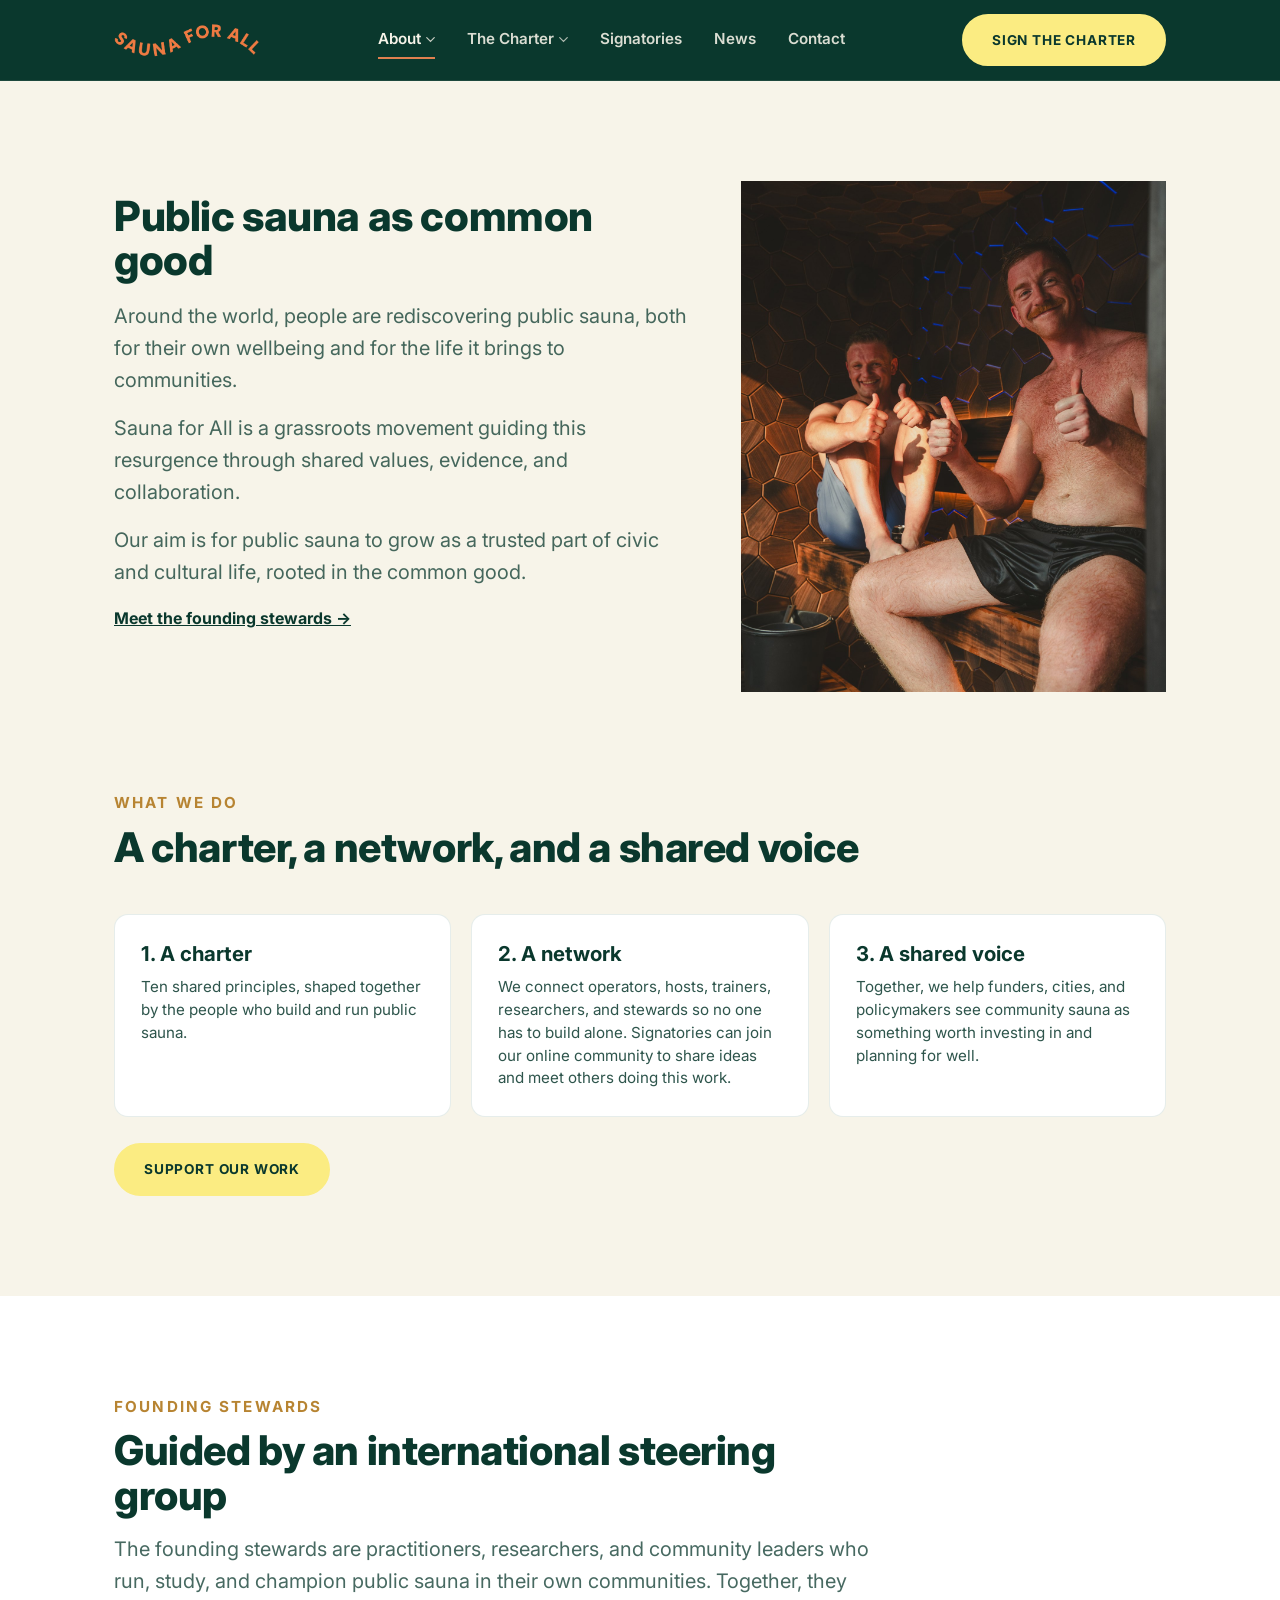
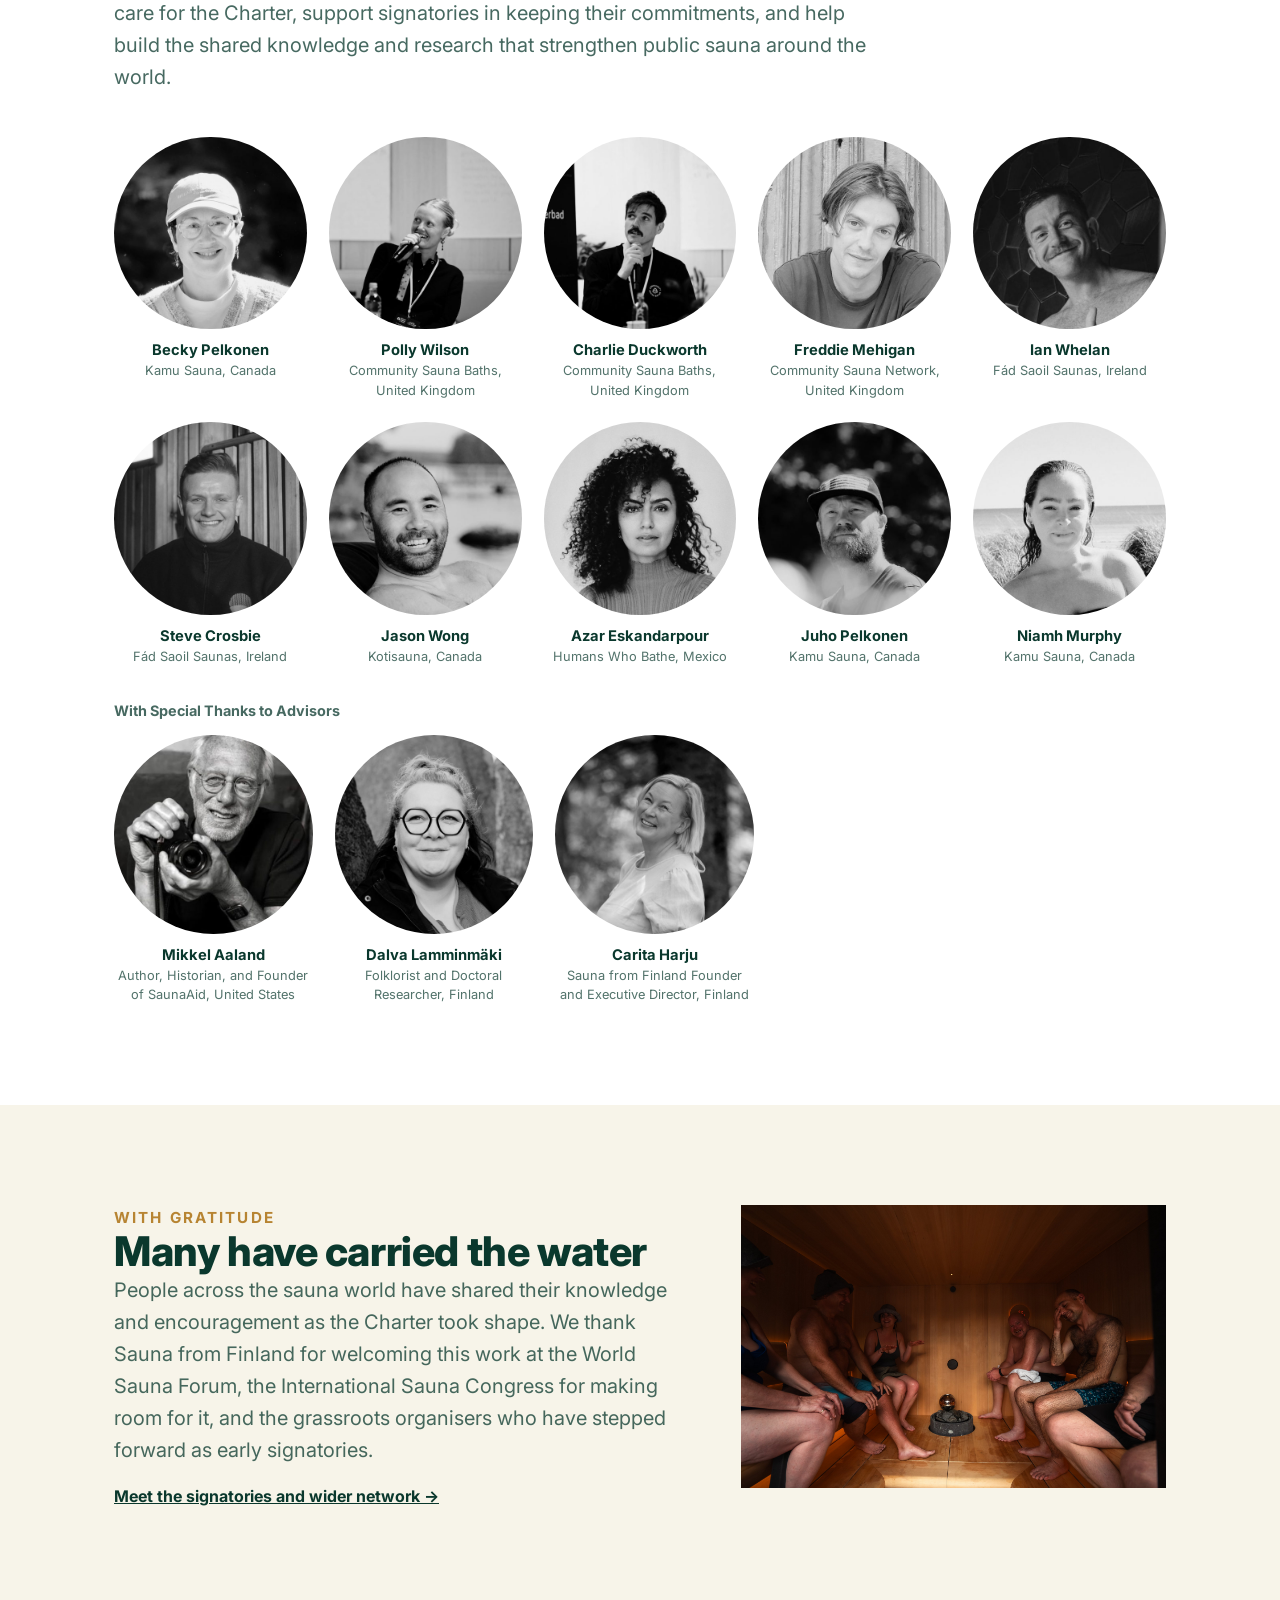
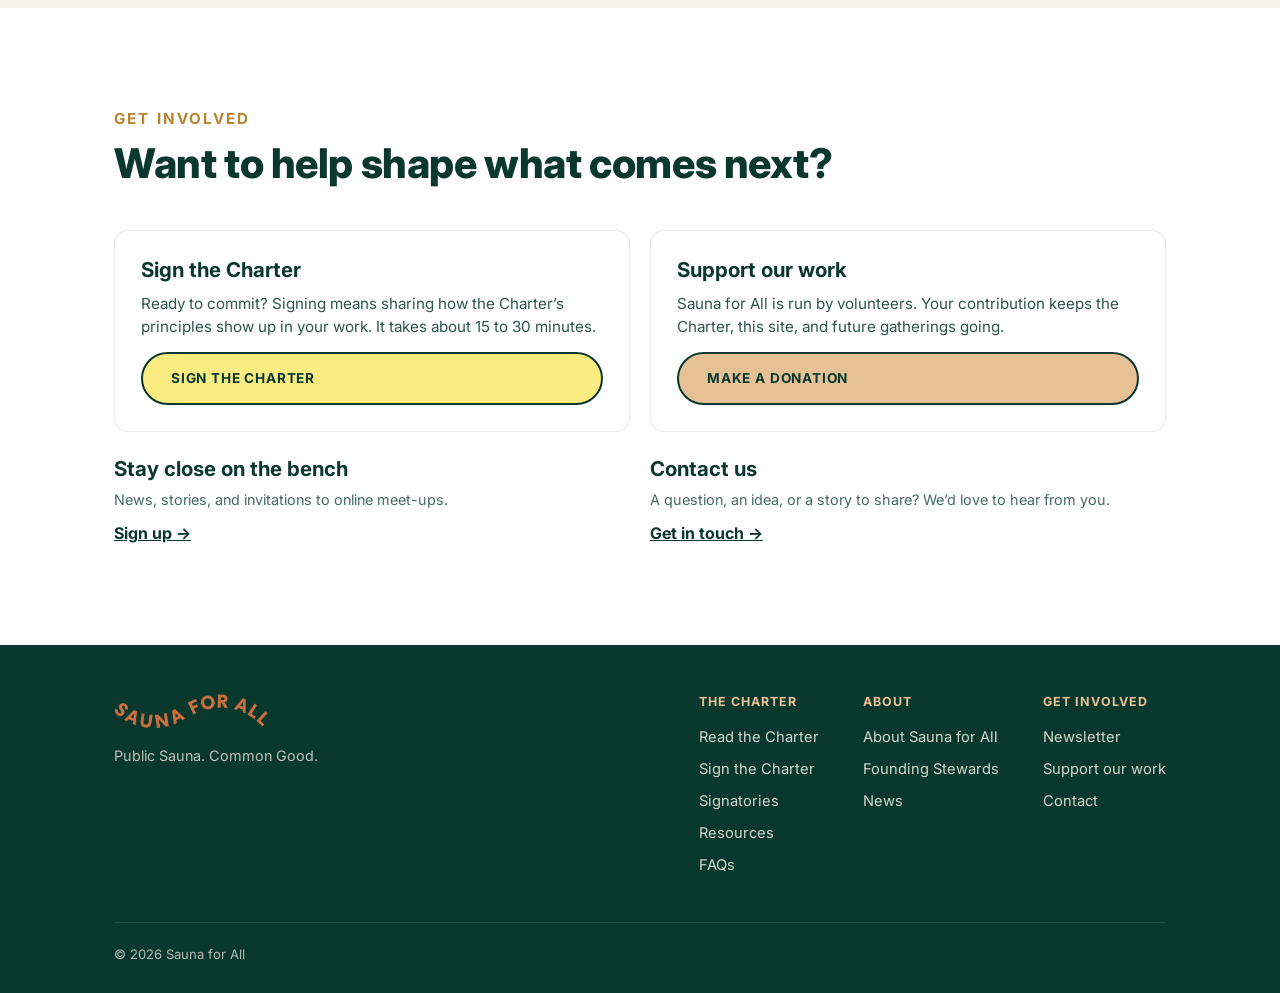
==== about.html @ a5bc6e52 "round 2 edits" ====
<!DOCTYPE html>
<html lang="en">
<head>
<meta charset="UTF-8">
<meta name="viewport" content="width=device-width, initial-scale=1.0">
<title>About | Sauna for All</title>
<meta name="description" content="Sauna for All is a grassroots movement guiding public sauna-bathing as common good, and the founding stewards behind it.">
<link rel="stylesheet" href="css/style.css">
</head>
<body class="">
<header class="site-header">
  <div class="nav">
    <a href="/" class="nav-logo" aria-label="Sauna for All, home"><img src="/images/logo/sauna-for-all-orange.png" alt="" style="height:34px; width:auto;"></a>
    <nav class="nav-links" id="navLinks">
      <div class="nav-item">
      <a href="/about" class="active">About<svg class="nav-caret" viewBox="0 0 12 8" fill="none" stroke="currentColor" stroke-width="1.6" stroke-linecap="round"><path d="M1 1.5l5 5 5-5"/></svg></a>
      <div class="nav-dropdown"><a href="/about">Our story</a>
<a href="/about#stewards">Founding Stewards</a>
<a href="/about#gratitude">With gratitude</a></div>
    </div>
<div class="nav-item">
      <a href="/charter">The Charter<svg class="nav-caret" viewBox="0 0 12 8" fill="none" stroke="currentColor" stroke-width="1.6" stroke-linecap="round"><path d="M1 1.5l5 5 5-5"/></svg></a>
      <div class="nav-dropdown"><a href="/charter">Read the Charter</a>
<a href="/resources">Resources</a>
<a href="/faqs">FAQs</a></div>
    </div>
<a href="/signatories">Signatories</a>
<a href="/news">News</a>
<a href="/contact">Contact</a>
    </nav>
    <div class="nav-cta">
      <a href="/signatories#sign" class="btn btn-primary">Sign the Charter</a>
    </div>
    <button class="nav-toggle" id="navToggle" aria-label="Toggle menu" aria-expanded="false">
      <svg viewBox="0 0 24 24" fill="none" stroke="currentColor" stroke-width="2" stroke-linecap="round"><path d="M3 6h18M3 12h18M3 18h18"/></svg>
    </button>
  </div>
</header>
<main>
<section class="section bg-cream" style="padding-bottom:0;" id="story">
  <div class="container two-col">
    <div>
      <h1 style="font-size:clamp(2rem,4vw,2.6rem); margin:14px 0 18px;">Public sauna as common good</h1>
      <p class="lede muted" style="max-width:52ch;">Around the world, people are rediscovering public sauna, both for their own wellbeing and for the life it brings to communities.</p>
      <p class="lede muted" style="max-width:52ch; margin-top:16px;">Sauna for All is a grassroots movement guiding this resurgence through shared values, evidence, and collaboration.</p>
      <p class="lede muted" style="max-width:52ch; margin-top:16px;">Our aim is for public sauna to grow as a trusted part of civic and cultural life, rooted in the common good.</p>
      <a href="#stewards" style="display:inline-block; margin-top:18px; text-decoration:underline; font-weight:700;">Meet the founding stewards &rarr;</a>
    </div>
    <img src="/images/photos/sauna-for-all-2026-05.jpg" alt="Steve Crosbie and Ian Whelan of F&aacute;d Saoil Saunas, founding stewards of the Public Sauna-Bathing Charter" style="width:100%; aspect-ratio:5/6; object-fit:cover;">
  </div>
</section>

<section class="section bg-cream" id="what-we-do">
  <div class="container">
    <div class="section-head">
      <span class="eyebrow">What we do</span>
      <h2>A charter, a network, and a shared voice</h2>
    </div>
    <div class="card-grid">
      <div class="info-card"><h3>1. A charter</h3><p>Ten shared principles, shaped together by the people who build and run public sauna.</p></div>
      <div class="info-card"><h3>2. A network</h3><p>We connect operators, hosts, trainers, researchers, and stewards so no one has to build alone. Signatories can join our online community to share ideas and meet others doing this work.</p></div>
      <div class="info-card"><h3>3. A shared voice</h3><p>Together, we help funders, cities, and policymakers see community sauna as something worth investing in and planning for well.</p></div>
    </div>
    <a href="https://opencollective.com/sauna_for_all" class="btn btn-primary" style="margin-top:26px; display:inline-block;">Support our work</a>
  </div>
</section>

<section class="section bg-white" id="stewards">
  <div class="container">
    <div class="section-head">
      <span class="eyebrow">Founding Stewards</span>
      <h2>Guided by an international steering group</h2>
      <p class="lede muted">The founding stewards are practitioners, researchers, and community leaders who run, study, and champion public sauna in their own communities. Together, they care for the Charter, support signatories in keeping their commitments, and help build the shared knowledge and research that strengthen public sauna around the world.</p>
    </div>
    <div class="people-grid"><div class="person"><div class="avatar"><img src="/images/headshots/becky-pelkonen.jpg" alt="Becky Pelkonen" loading="lazy"></div><div class="name">Becky Pelkonen</div><div class="role">Kamu Sauna, Canada</div></div><div class="person"><div class="avatar"><img src="/images/headshots/polly-wilson.jpg" alt="Polly Wilson" loading="lazy"></div><div class="name">Polly Wilson</div><div class="role">Community Sauna Baths, United Kingdom</div></div><div class="person"><div class="avatar"><img src="/images/headshots/charlie-duckworth.jpg" alt="Charlie Duckworth" loading="lazy"></div><div class="name">Charlie Duckworth</div><div class="role">Community Sauna Baths, United Kingdom</div></div><div class="person"><div class="avatar"><img src="/images/headshots/freddie-mehigan.jpg" alt="Freddie Mehigan" loading="lazy"></div><div class="name">Freddie Mehigan</div><div class="role">Community Sauna Network, United Kingdom</div></div><div class="person"><div class="avatar"><img src="/images/headshots/ian-whelan.jpg" alt="Ian Whelan" loading="lazy"></div><div class="name">Ian Whelan</div><div class="role">Fád Saoil Saunas, Ireland</div></div><div class="person"><div class="avatar"><img src="/images/headshots/steve-crosbie.jpg" alt="Steve Crosbie" loading="lazy"></div><div class="name">Steve Crosbie</div><div class="role">Fád Saoil Saunas, Ireland</div></div><div class="person"><div class="avatar"><img src="/images/headshots/jason-wong.jpg" alt="Jason Wong" loading="lazy"></div><div class="name">Jason Wong</div><div class="role">Kotisauna, Canada</div></div><div class="person"><div class="avatar"><img src="/images/headshots/azar-eskandarpour.jpg" alt="Azar Eskandarpour" loading="lazy"></div><div class="name">Azar Eskandarpour</div><div class="role">Humans Who Bathe, Mexico</div></div><div class="person"><div class="avatar"><img src="/images/headshots/juho-pelkonen.jpg" alt="Juho Pelkonen" loading="lazy"></div><div class="name">Juho Pelkonen</div><div class="role">Kamu Sauna, Canada</div></div><div class="person"><div class="avatar"><img src="/images/headshots/niamh-murphy.jpg" alt="Niamh Murphy" loading="lazy"></div><div class="name">Niamh Murphy</div><div class="role">Kamu Sauna, Canada</div></div></div>
    <p class="small muted" style="margin-top:34px; font-weight:700;">With Special Thanks to Advisors</p>
    <div class="people-grid" style="grid-template-columns:repeat(3,1fr); max-width:640px; margin-top:14px;"><div class="person"><div class="avatar"><img src="/images/headshots/mikkel-aaland.jpg" alt="Mikkel Aaland" loading="lazy"></div><div class="name">Mikkel Aaland</div><div class="role">Author, Historian, and Founder of SaunaAid, United States</div></div><div class="person"><div class="avatar"><img src="/images/headshots/dalva-lamminmaki.jpg" alt="Dalva Lamminmäki" loading="lazy"></div><div class="name">Dalva Lamminmäki</div><div class="role">Folklorist and Doctoral Researcher, Finland</div></div><div class="person"><div class="avatar"><img src="/images/headshots/carita-harju.jpg" alt="Carita Harju" loading="lazy"></div><div class="name">Carita Harju</div><div class="role">Sauna from Finland Founder and Executive Director, Finland</div></div></div>
  </div>
</section>

<section class="section bg-cream" id="gratitude">
  <div class="container two-col">
    <div>
      <span class="eyebrow">With gratitude</span>
      <h2>Many have carried the water</h2>
      <p class="lede muted">People across the sauna world have shared their knowledge and encouragement as the Charter took shape. We thank Sauna from Finland for welcoming this work at the World Sauna Forum, the International Sauna Congress for making room for it, and the grassroots organisers who have stepped forward as early signatories.</p>
      <a href="/signatories" style="display:inline-block; margin-top:18px; text-decoration:underline; font-weight:700;">Meet the signatories and wider network &rarr;</a>
    </div>
    <div>
      <img src="/images/photos/sauna-for-all-2026-04.jpg" alt="Sauna networking and community gathering as part of the World Sauna Forum in Jyväskylä, Finland" style="width:100%; height:100%; object-fit:cover;">
    </div>
  </div>
</section>

<section class="section bg-white" id="get-involved">
  <div class="container">
    <div class="section-head">
      <span class="eyebrow">Get involved</span>
      <h2>Want to help shape what comes next?</h2>
    </div>
    <div class="card-grid-2">
      <div class="info-card cta-card">
        <h3>Sign the Charter</h3>
        <p>Ready to commit? Signing means sharing how the Charter&rsquo;s principles show up in your work. It takes about 15 to 30 minutes.</p>
        <a href="/signatories#sign" class="btn btn-outline-dark" style="margin-top:14px; display:inline-block; background:#fbec82;">Sign the Charter</a>
      </div>
      <div class="info-card cta-card">
        <h3>Support our work</h3>
        <p>Sauna for All is run by volunteers. Your contribution keeps the Charter, this site, and future gatherings going.</p>
        <a href="https://opencollective.com/sauna_for_all" class="btn btn-outline-dark" style="margin-top:14px; display:inline-block; background:#e7c196;">Make a donation</a>
      </div>
    </div>
    <div class="card-grid-2" style="margin-top:24px;">
      <div>
        <h3>Stay close on the bench</h3>
        <p class="small muted" style="margin-top:8px;">News, stories, and invitations to online meet-ups.</p>
        <a href="https://saunaforall.substack.com" style="display:inline-block; margin-top:10px; text-decoration:underline; font-weight:700;">Sign up &rarr;</a>
      </div>
      <div>
        <h3>Contact us</h3>
        <p class="small muted" style="margin-top:8px;">A question, an idea, or a story to share? We&rsquo;d love to hear from you.</p>
        <a href="/contact" style="display:inline-block; margin-top:10px; text-decoration:underline; font-weight:700;">Get in touch &rarr;</a>
      </div>
    </div>
  </div>
</section>
</main>
<footer class="site-footer">
  <div class="container">
    <div class="footer-grid">
      <div class="footer-col" style="max-width:340px;">
        <a href="/" aria-label="Sauna for All, home"><img src="/images/logo/sauna-for-all-orange.png" alt="" style="height:36px; width:auto;"></a>
        <p class="small" style="margin-top:16px; opacity:0.75;">Public Sauna. Common Good.</p>
      </div>
      <div class="footer-links">
        <div class="footer-col">
          <h4>The Charter</h4>
          <a href="/charter">Read the Charter</a>
          <a href="/signatories#sign">Sign the Charter</a>
          <a href="/signatories">Signatories</a>
          <a href="/resources">Resources</a>
          <a href="/faqs">FAQs</a>
        </div>
        <div class="footer-col">
          <h4>About</h4>
          <a href="/about">About Sauna for All</a>
          <a href="/about#stewards">Founding Stewards</a>
          <a href="/news">News</a>
        </div>
        <div class="footer-col">
          <h4>Get involved</h4>
          <a href="https://saunaforall.substack.com">Newsletter</a>
          <a href="https://opencollective.com/sauna_for_all">Support our work</a>
          <a href="/contact">Contact</a>
        </div>
      </div>
    </div>
    <div class="footer-bottom">
      <span>&copy; 2026 Sauna for All</span>
    </div>
  </div>
</footer>
<script src="js/main.js"></script>
<script src="js/news-feed.js"></script>
<script src="js/signatories-feed.js"></script>
</body>
</html>
---- css/style.css ----
/* ==========================================================================
   Sauna For All — Design System
   Font: Inter (Google Fonts)
   ========================================================================== */

@import url('https://fonts.googleapis.com/css2?family=Inter:ital,wght@0,400;0,500;0,600;0,700;0,800;1,400;1,600&display=swap');

:root{
  /* Brand palette -- exact values from the Sauna for All style guide (SPEC.md Section 3) */
  --dark-green:   #0A382D;  /* main background AND main text colour */
  --cream:        #f7f4e9;  /* light section backgrounds */
  --orange:       #df804f;  /* logo and accents */
  --sand:         #e7c196;  /* Home: Evidence section background */
  --light-blue:   #b3d3f0;  /* Charter: Who can sign background; About steward/advisor photo backgrounds */
  --purple:       #998FDB;  /* check circles in "What the Charter is" */
  --brown:        #C58E35;  /* cross circles in "What the Charter isn't" */

  /* Legacy/general-use aliases kept so existing components keep working during the rebuild */
  --green:        var(--dark-green);
  --green-dark:   var(--dark-green);
  --ink:          var(--dark-green);
  --tan:          var(--sand);
  --gold:         #b78432;  /* general accent (eyebrows, small links) -- distinct from principle 03's brown */
  --yellow:       #fbec82;
  --light-green:  #afcc90;
  --olive:        #899246;
  --blue:         #739EB5;
  --lavender:     #cec9fd;
  --mist:         #eef3ea;
  --white:        #ffffff;

  /* Principle colours 01-10, in spec order (SPEC.md Section 3) */
  --principle-01: #e7c196;  /* Access for All */
  --principle-02: #df804f;  /* Shared Heat, Shared Space */
  --principle-03: #C58E35;  /* Honour Tradition */
  --principle-04: #fbec82;  /* Public Good Before Private Gain */
  --principle-05: #afcc90;  /* A Sense of Place */
  --principle-06: #969F4C;  /* Community First */
  --principle-07: #b3d3f0;  /* Tended With Care */
  --principle-08: #739EB5;  /* Reciprocity with the Natural World */
  --principle-09: #cec9fd;  /* Wellbeing That Circulates */
  --principle-10: #998FDB;  /* Recognised and Resourced */

  --radius-pill: 999px;
  --radius-md: 14px;
  --radius-lg: 22px;

  --container: 1180px;
  --gutter: clamp(20px, 5vw, 64px);

  --shadow-card: 0 2px 0 rgba(15,77,59,0.08);
  --transition: 180ms ease;
}

/* Principle colour utilities -- background fill (Charter page icon circles) and
   underline colour (Homepage icon grid), keyed to the 10 principles above. */
.principle-fill-01{ background: var(--principle-01); }
.principle-fill-02{ background: var(--principle-02); }
.principle-fill-03{ background: var(--principle-03); }
.principle-fill-04{ background: var(--principle-04); }
.principle-fill-05{ background: var(--principle-05); }
.principle-fill-06{ background: var(--principle-06); }
.principle-fill-07{ background: var(--principle-07); }
.principle-fill-08{ background: var(--principle-08); }
.principle-fill-09{ background: var(--principle-09); }
.principle-fill-10{ background: var(--principle-10); }

.principle-underline-01{ text-decoration-color: var(--principle-01); }
.principle-underline-02{ text-decoration-color: var(--principle-02); }
.principle-underline-03{ text-decoration-color: var(--principle-03); }
.principle-underline-04{ text-decoration-color: var(--principle-04); }
.principle-underline-05{ text-decoration-color: var(--principle-05); }
.principle-underline-06{ text-decoration-color: var(--principle-06); }
.principle-underline-07{ text-decoration-color: var(--principle-07); }
.principle-underline-08{ text-decoration-color: var(--principle-08); }
.principle-underline-09{ text-decoration-color: var(--principle-09); }
.principle-underline-10{ text-decoration-color: var(--principle-10); }

/* Check/cross circles (SPEC.md Section 3, CSS given verbatim) */
.is-list li::before  { content: "\2713"; background: var(--purple); }
.isnt-list li::before { content: "\2715"; background: var(--brown); }
.is-list li::before, .isnt-list li::before {
  display: inline-flex; align-items: center; justify-content: center;
  width: 1.5rem; height: 1.5rem; margin-right: .75rem;
  border-radius: 50%; color: #fff; font-size: .8rem; font-weight: 700;
  flex-shrink: 0;
}
.is-list li, .isnt-list li { display: flex; align-items: flex-start; list-style: none; }

/* mint checkmark variant (e.g. the homepage "Evidence" list) -- same
   circle/spacing as .is-list, just a different checkmark colour */
.is-list.check-mint li::before{ background:#afcc90; }

/* extra breathing room between items, for lists whose entries are often
   a single line each (e.g. the Charter's "is / isn't" columns) so they
   don't read as one bunched-up block */
.list-spaced li{ margin-top:14px; }
.list-spaced li:first-child{ margin-top:0; }

*, *::before, *::after{ box-sizing: border-box; }
html{ scroll-behavior: smooth; }
body{
  margin:0;
  font-family: 'Inter', -apple-system, BlinkMacSystemFont, 'Segoe UI', sans-serif;
  color: var(--ink);
  background: var(--white);
  -webkit-font-smoothing: antialiased;
  line-height: 1.5;
  overflow-x: hidden;
}
img{ max-width:100%; display:block; }
a{ color: inherit; text-decoration: none; }
ul{ margin:0; padding:0; list-style:none; }
h1,h2,h3,h4,p{ margin:0; }
button{ font-family: inherit; cursor: pointer; }

.container{
  max-width: var(--container);
  margin: 0 auto;
  padding: 0 var(--gutter);
}

section{ position: relative; }

/* ---------- Type scale ---------- */
h1, .h1{ font-size: clamp(2.4rem, 5vw, 4.2rem); font-weight: 800; line-height: 1.04; letter-spacing: -0.01em; }
h2, .h2{ font-size: clamp(1.8rem, 3.2vw, 2.6rem); font-weight: 800; line-height: 1.1; letter-spacing: -0.01em; }
h3, .h3{ font-size: clamp(1.15rem, 1.6vw, 1.4rem); font-weight: 700; line-height: 1.25; }
.eyebrow{
  font-size: 0.95rem;
  font-weight: 700;
  letter-spacing: 0.14em;
  text-transform: uppercase;
}
.lede{ font-size: clamp(1.05rem, 1.6vw, 1.25rem); line-height: 1.6; }
.small{ font-size: 0.9rem; }
.muted{ opacity: 0.75; }

/* ---------- Buttons ---------- */
.btn{
  display: inline-flex;
  align-items: center;
  justify-content: center;
  gap: 8px;
  padding: 14px 28px;
  border-radius: var(--radius-pill);
  font-weight: 700;
  font-size: 0.85rem;
  letter-spacing: 0.06em;
  text-transform: uppercase;
  border: 2px solid transparent;
  transition: transform var(--transition), background var(--transition), color var(--transition), border-color var(--transition);
  white-space: nowrap;
}
.btn:hover{ transform: translateY(-2px); }
.btn-primary{ background: var(--yellow); color: var(--green-dark); border-color: var(--yellow); }
.btn-primary:hover{ background: var(--white); border-color: var(--white); }
.btn-outline-light{ background: transparent; color: var(--white); border-color: rgba(255,255,255,0.55); }
.btn-outline-light:hover{ border-color: var(--white); background: rgba(255,255,255,0.08); }
.btn-outline-dark{ background: transparent; color: var(--green-dark); border-color: var(--green-dark); }
.btn-outline-dark:hover{ background: var(--green-dark); color: var(--white); }
.btn-solid-orange{ background: var(--orange); color: var(--white); border-color: var(--orange); }
.btn-solid-orange:hover{ background: var(--green-dark); border-color: var(--green-dark); }
.btn-block{ width: 100%; }

/* ---------- Header / Nav ---------- */
.site-header{
  position: sticky;
  top: 0;
  z-index: 100;
  background: var(--green);
  border-bottom: 1px solid rgba(255,255,255,0.08);
}
.nav{
  display: flex;
  align-items: center;
  justify-content: space-between;
  padding: 14px var(--gutter);
  max-width: var(--container);
  margin: 0 auto;
  gap: 24px;
}
.nav-logo{ display:flex; align-items:center; height: 40px; flex-shrink:0; }
.nav-logo svg, .nav-logo img{ height: 100%; width: auto; }
.nav-links{
  display:flex;
  align-items:center;
  gap: 32px;
  flex: 1;
  justify-content: center;
}
.nav-links a{
  color: var(--cream);
  font-weight: 600;
  font-size: 0.95rem;
  opacity: 0.88;
  transition: opacity var(--transition);
  padding: 6px 0;
  border-bottom: 2px solid transparent;
}
.nav-links a:hover, .nav-links a.active{ opacity: 1; border-bottom-color: var(--orange); }
.nav-cta{ flex-shrink:0; }

.nav-item{ position:relative; display:flex; align-items:center; }
.nav-item > a{ display:inline-flex; align-items:center; gap:5px; }
.nav-caret{ width:9px; height:9px; opacity:0.8; }
.nav-dropdown{
  position:absolute; top:100%; left:0; margin-top:12px;
  background: var(--dark-green); border-radius: var(--radius-md);
  padding:10px; min-width:220px; box-shadow:0 12px 28px rgba(0,0,0,0.22);
  opacity:0; visibility:hidden; transform:translateY(-6px);
  transition: opacity var(--transition), transform var(--transition), visibility var(--transition);
  z-index:20;
}
.nav-item:hover .nav-dropdown, .nav-item:focus-within .nav-dropdown{
  opacity:1; visibility:visible; transform:translateY(0);
}
.nav-dropdown a{
  display:block; padding:9px 12px; border-radius:8px; border-bottom:none;
  font-size:0.92rem; opacity:0.92; white-space:nowrap;
}
.nav-dropdown a:hover{ background: rgba(255,255,255,0.08); opacity:1; }
.nav-toggle{
  display:none;
  background:none;
  border:none;
  color: var(--cream);
  padding: 6px;
}
.nav-toggle svg{ width:26px; height:26px; }

@media (max-width: 900px){
  .nav{ gap: 12px; }
  .nav-links{
    position:absolute;
    top: 100%;
    left:0; right:0;
    background: var(--green);
    flex-direction:column;
    align-items:flex-start;
    padding: 8px var(--gutter) 20px;
    gap: 4px;
    display:none;
    border-bottom: 1px solid rgba(255,255,255,0.1);
  }
  .nav-links.open{ display:flex; }
  .nav-links a{ width:100%; padding: 10px 0; }
  .nav-toggle{ display:inline-flex; flex-shrink:0; }
  .nav-cta{ flex-shrink:0; }
  .nav-cta .btn{ padding: 10px 14px; font-size: 0.68rem; letter-spacing:0.03em; }

  /* Dropdowns collapse into always-visible indented sub-links on mobile */
  .nav-item{ flex-direction:column; align-items:flex-start; width:100%; }
  .nav-dropdown{
    position:static; opacity:1; visibility:visible; transform:none;
    box-shadow:none; background:transparent; padding:0 0 6px 16px; margin-top:2px; min-width:0;
  }
  .nav-dropdown a{ padding:8px 0; font-size:0.9rem; }
  .nav-caret{ display:none; }
}

@media (max-width: 460px){
  .nav{ padding-left:16px; padding-right:16px; gap:8px; }
  .nav-cta .btn{ padding: 9px 12px; font-size: 0.62rem; }
}

/* ---------- Wave dividers ---------- */
.wave{ display:block; width:100%; line-height:0; }
.wave svg{ width:100%; height: auto; display:block; }
.wave-flip{ transform: scaleY(-1); }

/* ---------- Sections / backgrounds ---------- */
.section{ padding: clamp(52px, 8vw, 100px) 0; display: flow-root; }
.section-tight{ padding: clamp(32px, 5vw, 56px) 0; }
.bg-green{ background: var(--green); color: var(--cream); }
.bg-cream{ background: var(--cream); color: var(--ink); }
.bg-white{ background: var(--white); color: var(--ink); }
.bg-light-blue{ background: var(--light-blue); color: var(--green-dark); }
.bg-mist{ background: var(--mist); color: var(--ink); }
.bg-green .eyebrow{ color: var(--yellow); }
.bg-cream .eyebrow, .bg-white .eyebrow, .bg-mist .eyebrow{ color: var(--gold); }

/* ---------- Hero ---------- */
.hero{ background: var(--green); color: var(--cream); padding-top: clamp(40px,6vw,72px); padding-bottom: 0; display: flow-root; }
.hero-grid{
  display:grid;
  grid-template-columns: 1.05fr 0.95fr;
  gap: clamp(24px, 5vw, 56px);
  align-items:center;
  padding-bottom: clamp(40px, 6vw, 72px);
}
.hero-copy .eyebrow{ color: var(--yellow); margin-bottom: 18px; display:block; }
.hero-copy h1{ color: var(--white); margin-bottom: 20px; }
.hero-copy h1 em{ font-style: normal; color: var(--tan); }
.hero-copy p{ color: rgba(247,244,233,0.9); max-width: 46ch; margin-bottom: 30px; }
.hero-actions{ display:flex; gap:14px; flex-wrap:wrap; }
.hero-media{
  aspect-ratio: 4/3;
  border-radius: 0;
  overflow:hidden;
  position:relative;
}
@media (max-width: 860px){
  .hero-grid{ grid-template-columns: 1fr; }
  .hero-media{ order:-1; aspect-ratio: 16/10; }
}

/* ---------- Photo band (full-bleed hero photography with wavy top/bottom) ---------- */
.photo-band-img{
  width:100%;
  aspect-ratio: 2.2/1;
  margin:0;
  border-radius:0;
}
@media (max-width: 700px){ .photo-band-img{ aspect-ratio: 4/3; } }

/* image placeholder block (matches wireframe convention, on-brand) */
.placeholder-img{
  background: var(--tan);
  border-radius: 0;
  position:relative;
  overflow:hidden;
  display:flex;
  align-items:center;
  justify-content:center;
  min-height: 160px;
}
.placeholder-img::before{
  content:"";
  position:absolute; inset:0;
  background:
    linear-gradient(135deg, transparent calc(50% - 1px), rgba(15,77,59,0.35) 50%, transparent calc(50% + 1px));
}
.placeholder-img span{
  position:relative;
  z-index:1;
  background: rgba(247,244,233,0.92);
  color: var(--green-dark);
  font-size: 0.78rem;
  font-weight: 700;
  letter-spacing: 0.04em;
  line-height: 1.4;
  padding: 8px 14px;
  border-radius: var(--radius-pill);
  text-align:center;
  max-width: 80%;
}

/* ---------- Stat strip ---------- */
.stat-strip{ background: var(--light-blue); display: flow-root; }
.stat-grid{
  display:grid;
  grid-template-columns: repeat(4, 1fr);
  gap: 24px;
  /* Extra bottom padding so the blue strip has room to breathe before the
     photo band butts straight up against it (Round 2). */
  padding: clamp(28px,4vw,44px) 0 clamp(56px,8vw,88px);
}
.stat-item{ text-align:center; }
.stat-item .num{ font-size: clamp(2.2rem, 5vw, 3.4rem); font-weight: 800; color: var(--green-dark); line-height:1; }
.stat-item .label{ margin-top:8px; font-weight:600; color: var(--green-dark); font-size:0.95rem; }
@media (max-width: 700px){ .stat-grid{ grid-template-columns: repeat(2,1fr); } }

/* ---------- Section header ---------- */
.section-head{ max-width: 760px; margin-bottom: clamp(28px,4vw,44px); }
.section-head .eyebrow{ display:block; margin-bottom: 10px; }
.section-head h2{ margin-bottom: 14px; }

/* ---------- Movements / Principles ---------- */
.movement{ margin-bottom: 40px; }
.movement:last-child{ margin-bottom: 0; }
.movement-title{
  display:flex;
  align-items:center;
  gap: 12px;
  margin-bottom: 18px;
  font-weight: 800;
  font-size: 1.05rem;
}
.movement-title .bar{ width:6px; height:22px; border-radius:3px; background: var(--orange); display:inline-block; }
.movement-title .tag{ text-transform:uppercase; letter-spacing:0.06em; }
.movement-title .sub{ font-weight:500; opacity:0.7; text-transform:none; letter-spacing:0; font-size:0.95rem; }
.movement-desc{ max-width: 62ch; margin: 0 0 22px 18px; opacity:0.75; font-size:0.98rem; }

/* ---------- Charter page: detailed principle rows ---------- */
.principle-detail-list{ display:flex; flex-direction:column; gap:0; }
.principle-detail{
  display:grid;
  /* Column width tracks the icon size so the absolutely-positioned number
     badge stays aligned to the circle (Round 2: icons are 20% larger). */
  grid-template-columns: 91px minmax(0,1fr);
  column-gap: 40px;
  align-items: start;
  padding: 34px 0;
  border-top: 1px solid rgba(15,77,59,0.12);
  scroll-margin-top: 100px;
}
.principle-detail:first-child{ border-top:none; padding-top:10px; }
.principle-detail-icon{ position:relative; display:flex; justify-content:center; padding-top:2px; }
.principle-detail-icon .icon-circle{ width:91px; height:91px; }
.principle-detail-icon .num{
  position:absolute; bottom:-6px; right:0;
  background: var(--green-dark); color: var(--white);
  font-size:0.68rem; font-weight:800;
  width:24px; height:24px; border-radius:50%;
  display:flex; align-items:center; justify-content:center;
  border: 2px solid var(--cream);
}
.principle-detail-body h3{ margin-bottom:10px; font-size:1.2rem; }
.principle-detail-body p{ font-size:0.98rem; opacity:0.88; }
@media (max-width: 620px){
  .principle-detail{ grid-template-columns: 1fr; row-gap: 14px; }
  .principle-detail-icon{ justify-content:flex-start; }
}

.principle-grid{ display:grid; grid-template-columns: repeat(3, 1fr); gap: 18px; }
.principle-grid.cols-2{ grid-template-columns: repeat(2, 1fr); }
@media (max-width: 900px){ .principle-grid, .principle-grid.cols-2{ grid-template-columns: 1fr 1fr; } }
@media (max-width: 620px){ .principle-grid, .principle-grid.cols-2{ grid-template-columns: 1fr; } }

.principle-card{
  border: 1px solid rgba(15,77,59,0.14);
  border-radius: var(--radius-md);
  padding: 22px;
  background: var(--white);
  display:flex;
  flex-direction:column;
  gap:12px;
}
.principle-card .icon-circle{ width:48px; height:48px; }
.principle-card .num{ font-size:0.78rem; font-weight:700; opacity:0.55; letter-spacing:0.04em; }
.principle-card h3{ margin: 0; }
.principle-card p{ font-size:0.94rem; opacity:0.85; }

/* ---------- Homepage principle INDEX (banded rows, plain icons — matches style-guide mockup) ---------- */
.principle-band-list{ display:flex; flex-direction:column; }
.principle-band{ border-top: 1px solid rgba(15,77,59,0.15); padding: 28px 0; }
.principle-band:first-child{ border-top:none; padding-top:0; }
.principle-band:last-child{ padding-bottom:0; }
.principle-band-head{
  display:flex;
  align-items:baseline;
  gap:10px;
  padding-bottom:14px;
  border-bottom: 1px solid rgba(15,77,59,0.15);
  margin-bottom:24px;
}
.principle-band-head .tag{ font-weight:800; font-size:0.95rem; text-transform:uppercase; letter-spacing:0.05em; }
.principle-band-head .dash{ opacity:0.4; font-weight:700; }
.principle-band-head .sub{ font-weight:600; font-size:0.92rem; text-transform:uppercase; letter-spacing:0.05em; opacity:0.6; }
.principle-band-grid{ display:grid; grid-template-columns: repeat(3, 1fr); gap: 26px; }
.principle-item{
  display:flex;
  align-items:center;
  gap:14px;
  transition: transform var(--transition);
}
.principle-item:hover{ transform: translateY(-2px); }
.principle-item:hover .name{ text-decoration: underline; }
.icon-plain{ width:62px; height:62px; flex-shrink:0; }
.icon-plain svg{ width:100%; height:100%; }
.icon-plain img{ width:100%; height:100%; object-fit:contain; }
.principle-item-text{ display:flex; flex-direction:column; gap:2px; min-width:0; }
.principle-item-text .num{ font-size:0.72rem; font-weight:700; opacity:0.5; letter-spacing:0.03em; }
.principle-item-text .name{ font-weight:700; font-size:0.96rem; line-height:1.28; color: var(--ink); }

@media (max-width: 760px){
  .principle-band-grid{ grid-template-columns: 1fr 1fr; gap:20px; }
}
@media (max-width: 480px){
  .principle-band-grid{ grid-template-columns: 1fr; }
}

/* icon circle */
.icon-circle{
  width: 64px; height:64px;
  border-radius:50%;
  display:flex; align-items:center; justify-content:center;
  flex-shrink:0;
}
.icon-circle svg{ width:60%; height:60%; }
.icon-circle img{ width:78%; height:78%; object-fit:contain; }
.ic-tan{ background: var(--tan); }
.ic-orange{ background: var(--orange); }
.ic-gold{ background: var(--gold); }
.ic-yellow{ background: var(--yellow); }
.ic-lightgreen{ background: var(--light-green); }
.ic-olive{ background: var(--olive); }
.ic-lightblue{ background: var(--light-blue); }
.ic-blue{ background: var(--blue); }
.ic-lavender{ background: var(--lavender); }
.ic-purple{ background: var(--purple); }

/* ---------- Cards / grids ---------- */
.card-grid{ display:grid; grid-template-columns: repeat(3, 1fr); gap: 20px; }
@media (max-width: 900px){ .card-grid{ grid-template-columns: 1fr 1fr; } }
@media (max-width: 620px){ .card-grid{ grid-template-columns: 1fr; } }

.card-grid-5{ display:grid; grid-template-columns: repeat(5, 1fr); gap: 18px; }
@media (max-width: 1100px){ .card-grid-5{ grid-template-columns: repeat(3, 1fr); } }
@media (max-width: 700px){ .card-grid-5{ grid-template-columns: repeat(2, 1fr); } }
@media (max-width: 460px){ .card-grid-5{ grid-template-columns: 1fr; } }

.card-grid-4{ display:grid; grid-template-columns: repeat(4, 1fr); gap: 18px; }
@media (max-width: 900px){ .card-grid-4{ grid-template-columns: repeat(2, 1fr); } }
@media (max-width: 560px){ .card-grid-4{ grid-template-columns: 1fr; } }

.card-grid-2{ display:grid; grid-template-columns: repeat(2, 1fr); gap: 20px; }
@media (max-width: 620px){ .card-grid-2{ grid-template-columns: 1fr; } }

.info-card{
  background: var(--white);
  border-radius: var(--radius-md);
  padding: 26px;
  border: 1px solid rgba(15,77,59,0.1);
}
.info-card.on-green{ background: rgba(255,255,255,0.06); border-color: rgba(255,255,255,0.15); }
.info-card h3{ margin-bottom:10px; }
.info-card p{ font-size:0.95rem; opacity:0.85; }

/* Cards that pair each block of text with a button below it (e.g. the
   About page's "Get involved" row): the grid already stretches every card
   in a row to match the tallest one, so making the card a column flexbox
   and letting the paragraph grow into the leftover space pushes every
   button down to the same line, however much the text above it wraps. */
.cta-card{ display:flex; flex-direction:column; }
.cta-card p{ flex:1 0 auto; }

.chip-grid{ display:grid; grid-template-columns: repeat(auto-fit, minmax(170px,1fr)); gap: 14px; }
.chip{
  background: var(--white);
  border: 1px solid rgba(15,77,59,0.12);
  border-radius: var(--radius-md);
  padding: 18px 14px;
  text-align:center;
  font-weight:700;
  font-size:0.88rem;
  display:flex;
  align-items:center;
  justify-content:center;
  min-height: 84px;
}

/* ---------- Steps ---------- */
.step-grid{ display:grid; grid-template-columns: repeat(4,1fr); gap:18px; }
@media (max-width: 900px){ .step-grid{ grid-template-columns: 1fr 1fr; } }
@media (max-width: 560px){ .step-grid{ grid-template-columns: 1fr; } }
.step-card{ border:1px solid rgba(255,255,255,0.18); border-radius: var(--radius-md); padding:22px; }
.step-num{
  width:36px; height:36px; border-radius:50%;
  background: var(--yellow); color: var(--green-dark);
  display:flex; align-items:center; justify-content:center;
  font-weight:800; margin-bottom:14px;
}
.step-card h3{ color: var(--white); margin-bottom:8px; font-size:1.05rem; }
.step-card p{ font-size:0.9rem; opacity:0.8; }

/* ---------- Callout ---------- */
.callout{
  background: var(--yellow);
  color: var(--green-dark);
  border-radius: var(--radius-md);
  padding: 20px 24px;
  font-weight:600;
  border: 1px solid rgba(15,77,59,0.15);
}

/* ---------- Newsletter / closing CTA ---------- */
.closing-grid{ display:grid; grid-template-columns: 1fr 1fr; gap:20px; }
@media (max-width:800px){ .closing-grid{ grid-template-columns:1fr; } }
.closing-card{ border-radius: var(--radius-lg); padding: 40px; display:flex; flex-direction:column; justify-content:center; gap:22px; }
.closing-card.cream{ background: var(--cream); }
.closing-card.tan{ background: var(--tan); }
.closing-card h3{ font-size: clamp(1.3rem,2.4vw,1.7rem); }
.closing-card h3 em{ font-style: italic; }
.field-row{ display:flex; gap:10px; flex-wrap:wrap; }
.field-row input[type=email]{
  flex:1;
  min-width: 200px;
  padding: 14px 18px;
  border-radius: var(--radius-pill);
  border: 1.5px solid rgba(15,77,59,0.25);
  font-family:inherit;
  font-size:0.95rem;
  background: var(--white);
}
.field-row input[type=email]:focus{ outline: 2px solid var(--orange); outline-offset:2px; }

/* ---------- Contact form ---------- */
.field-stack{ display:flex; flex-direction:column; gap:6px; }
.field-stack .field-label{ font-weight:700; font-size:0.9rem; margin-top:14px; }
.field-stack .field-label:first-child{ margin-top:0; }
.field-stack input[type=text],
.field-stack input[type=email],
.field-stack select,
.field-stack textarea{
  padding: 12px 16px;
  border-radius: var(--radius-md);
  border: 1.5px solid rgba(15,77,59,0.25);
  font-family:inherit;
  font-size:0.95rem;
  background: var(--white);
  color: var(--ink);
  width:100%;
}
.field-stack textarea{ resize:vertical; }
.field-stack input:focus,
.field-stack select:focus,
.field-stack textarea:focus{ outline: 2px solid var(--orange); outline-offset:2px; }

/* ---------- Logo grid (partners) ---------- */
.logo-row{ display:flex; gap:18px; flex-wrap:wrap; align-items:center; }
.logo-tile{
  width: 120px; height: 72px;
  background: var(--white);
  border: 1px dashed rgba(15,77,59,0.3);
  border-radius: var(--radius-md);
  display:flex; align-items:center; justify-content:center;
  font-size:0.72rem; font-weight:700; color: rgba(15,77,59,0.5);
  text-align:center; padding:8px;
}

/* ---------- People grid ---------- */
.people-grid{ display:grid; grid-template-columns: repeat(5,1fr); gap: 22px; }
@media (max-width: 900px){ .people-grid{ grid-template-columns: repeat(3,1fr); } }
@media (max-width: 560px){ .people-grid{ grid-template-columns: repeat(2,1fr); } }
.person{ text-align:center; }
.person .avatar{
  aspect-ratio: 1;
  border-radius: 50%;
  background: var(--light-blue);
  margin-bottom: 10px;
  display:flex; align-items:center; justify-content:center;
  color: var(--green-dark); font-weight:800; font-size:1.4rem;
  overflow: hidden;
}
.person .avatar img{
  width: 100%; height: 100%;
  object-fit: cover;
  display: block;
}
.person .name{ font-weight:700; font-size:0.92rem; }
.person .role{ font-size:0.8rem; opacity:0.7; }

/* ---------- Country list (signatories) ---------- */
.country-block{ margin-bottom: 30px; padding-bottom: 26px; border-bottom: 1px solid rgba(15,77,59,0.12); }
.country-block:last-child{ border-bottom:none; }
.country-block h3{ text-transform:uppercase; letter-spacing:0.05em; font-size:1rem; margin-bottom: 14px; color: var(--gold); }
.signatory-row{
  display:flex;
  justify-content:space-between;
  align-items:center;
  padding: 12px 0;
  border-top: 1px solid rgba(15,77,59,0.08);
  gap: 16px; flex-wrap:wrap;
}
.signatory-row:first-of-type{ border-top:none; }
.signatory-name{ font-weight:700; }
.signatory-meta{ font-size:0.85rem; opacity:0.7; }
.category-pill{
  font-size:0.72rem; font-weight:700; text-transform:uppercase; letter-spacing:0.04em;
  background: var(--tan); color: var(--green-dark);
  padding: 5px 12px; border-radius: var(--radius-pill);
}

/* ---------- Filter bar (Signatories directory) ---------- */
.filter-bar{ display:flex; flex-wrap:wrap; align-items:center; gap:16px; justify-content:space-between; margin: 22px 0 8px; }
.filter-chips{ display:flex; flex-wrap:wrap; gap:8px; }
#signatoryFilterLabel{ display:none; font-weight:700; width:100%; }
@media (max-width: 700px){
  #signatoryFilterLabel{ display:block; }
}
.filter-chip{
  font-family:inherit;
  font-size:0.8rem;
  font-weight:700;
  padding:8px 16px;
  border-radius: var(--radius-pill);
  border: 1.5px solid rgba(15,77,59,0.22);
  background: var(--white);
  color: var(--green-dark);
  transition: background var(--transition), color var(--transition), border-color var(--transition);
}
.filter-chip:hover{ border-color: var(--green-dark); }
.filter-chip.active{ background: var(--green-dark); color: var(--white); border-color: var(--green-dark); }
.filter-search{
  padding: 10px 16px;
  border-radius: var(--radius-pill);
  border: 1.5px solid rgba(15,77,59,0.22);
  font-family: inherit;
  font-size: 0.9rem;
  min-width: 220px;
  flex: 1;
  max-width: 320px;
  background: var(--white);
}
.filter-search:focus{ outline: 2px solid var(--orange); outline-offset:2px; }
.filter-empty{ display:none; text-align:center; padding: 40px 0; font-style:italic; opacity:0.65; }

/* ---------- Signatory cards (Partners page) ---------- */
.signatories-grid{ display:grid; grid-template-columns: repeat(auto-fill, minmax(260px,1fr)); gap: 20px; margin-top: 24px; }
.signatory-card{
  background: var(--white);
  border: 1px solid rgba(15,77,59,0.12);
  border-radius: var(--radius-md);
  padding: 22px;
  display:flex;
  flex-direction:column;
  gap: 10px;
}
.signatory-card-top{ display:flex; align-items:flex-start; justify-content:space-between; gap:12px; flex-wrap:wrap; }
.category-pills{ display:flex; flex-wrap:wrap; gap:6px; justify-content:flex-end; }
.signatory-name-link{ font-weight:800; font-size:1.05rem; text-decoration:underline; text-underline-offset:2px; }
.signatory-country{ font-size:0.85rem; opacity:0.65; font-weight:600; }
.signatory-commitment{ font-size:0.92rem; opacity:0.85; font-style:italic; margin-top:4px; }

/* ---------- Commitments / quotes (Partners page) ---------- */
.commitments-grid{ display:grid; grid-template-columns: repeat(3,1fr); gap:20px; }
@media (max-width: 900px){ .commitments-grid{ grid-template-columns: 1fr 1fr; } }
@media (max-width: 620px){ .commitments-grid{ grid-template-columns: 1fr; } }
.quote-card{
  background: var(--white);
  border: 1px solid rgba(15,77,59,0.1);
  border-radius: var(--radius-md);
  padding: 26px;
  display:flex;
  flex-direction:column;
  gap:6px;
}
.quote-card blockquote{ font-size:1.02rem; font-style:italic; margin:0 0 12px; line-height:1.5; }
.quote-attribution{ font-weight:700; font-size:0.9rem; }

/* ---------- FAQ list (collapsible, closed by default -- SPEC.md 6.7) ---------- */
.faq-list{ display:flex; flex-direction:column; }
.faq-item{ padding: 4px 0; border-top: 1px solid rgba(15,77,59,0.12); }
.faq-item:first-child{ border-top:none; }
.faq-item summary{
  list-style:none; cursor:pointer; padding:22px 0; margin:0;
  display:flex; align-items:center; justify-content:space-between; gap:16px;
  font-weight:700; font-size:1.05rem;
}
.faq-item summary::-webkit-details-marker{ display:none; }
.faq-item .faq-caret{ flex:none; width:13px; height:9px; transition: transform 0.2s ease; opacity:0.7; }
.faq-item[open] .faq-caret{ transform: rotate(180deg); }
.faq-item .faq-answer{ padding:0 0 24px; }
.faq-item p{ font-size:0.96rem; opacity:0.85; margin:0 0 12px; }
.faq-item p:last-child{ margin-bottom:0; }
.faq-item a{ color: var(--gold); }
.faq-item .faq-answer ul{ list-style:disc; margin:4px 0 12px 1.2em; }
.faq-item .faq-answer ul:last-child{ margin-bottom:0; }
.faq-item .faq-answer li{ font-size:0.96rem; opacity:0.85; margin-bottom:8px; }
.faq-item .faq-answer li:last-child{ margin-bottom:0; }

/* ---------- News cards ---------- */
.news-card{ background: var(--white); border:1px solid rgba(15,77,59,0.12); border-radius: var(--radius-md); overflow:hidden; }
.news-card .placeholder-img{ border-radius:0; aspect-ratio: 16/10; }
.news-card .cover{ display:block; width:100%; aspect-ratio:16/10; object-fit:cover; }
.news-card-body{ padding: 20px; }
.news-card h3{ font-size:1.05rem; margin-bottom:8px; }
.news-card .meta{ font-size:0.82rem; opacity:0.65; margin-bottom:10px; }
.press-logo{ filter:grayscale(100%); opacity:0.75; transition:filter 0.15s, opacity 0.15s; }
.press-logo:hover{ filter:grayscale(0%); opacity:1; }

/* ---------- Form-ish blocks (Sign page) ---------- */
.checklist{ display:flex; flex-direction:column; gap:16px; margin: 26px 0 30px; }
.checklist li{ display:flex; gap:14px; align-items:flex-start; }
.checklist .box{
  width:22px; height:22px; border-radius:5px; border:2px solid var(--green);
  flex-shrink:0; margin-top:2px;
}
.checklist p{ margin:0; font-size:0.98rem; }
.checklist strong{ font-weight:700; }

/* ---------- Two column layout ---------- */
.two-col{ display:grid; grid-template-columns: 1.15fr 0.85fr; gap: clamp(24px,4vw,56px); align-items:start; }
@media (max-width: 860px){ .two-col{ grid-template-columns: 1fr; } }

/* ---------- Footer ---------- */
.site-footer{ background: var(--green-dark); color: var(--cream); padding: 48px 0 28px; }
.footer-grid{ display:flex; justify-content:space-between; flex-wrap:wrap; gap: 32px; margin-bottom: 36px; }
.footer-links{ display:flex; gap: 44px; flex-wrap:wrap; }
.footer-col h4{ font-size:0.78rem; text-transform:uppercase; letter-spacing:0.08em; color: var(--tan); margin-bottom:14px; }
.footer-col a{ display:block; font-size:0.92rem; opacity:0.85; margin-bottom:10px; }
.footer-col a:hover{ opacity:1; text-decoration:underline; }
.footer-bottom{ display:flex; justify-content:space-between; align-items:center; flex-wrap:wrap; gap:12px; padding-top:22px; border-top:1px solid rgba(255,255,255,0.12); font-size:0.82rem; opacity:0.7; }

/* ---------- Utility ---------- */
.text-center{ text-align:center; }
.mt-0{ margin-top:0; }
.mb-0{ margin-bottom:0; }
.stack-14 > * + *{ margin-top:14px; }
.stack-20 > * + *{ margin-top:20px; }
.badge-note{
  display:inline-block;
  font-size:0.78rem;
  font-weight:600;
  background: rgba(15,77,59,0.08);
  color: var(--green-dark);
  padding: 5px 12px;
  border-radius: var(--radius-pill);
  margin-bottom: 14px;
}
.bg-green .badge-note{ background: rgba(255,255,255,0.1); color: var(--cream); }

hr.rule{ border:none; border-top:1px solid rgba(15,77,59,0.12); margin: 40px 0; }
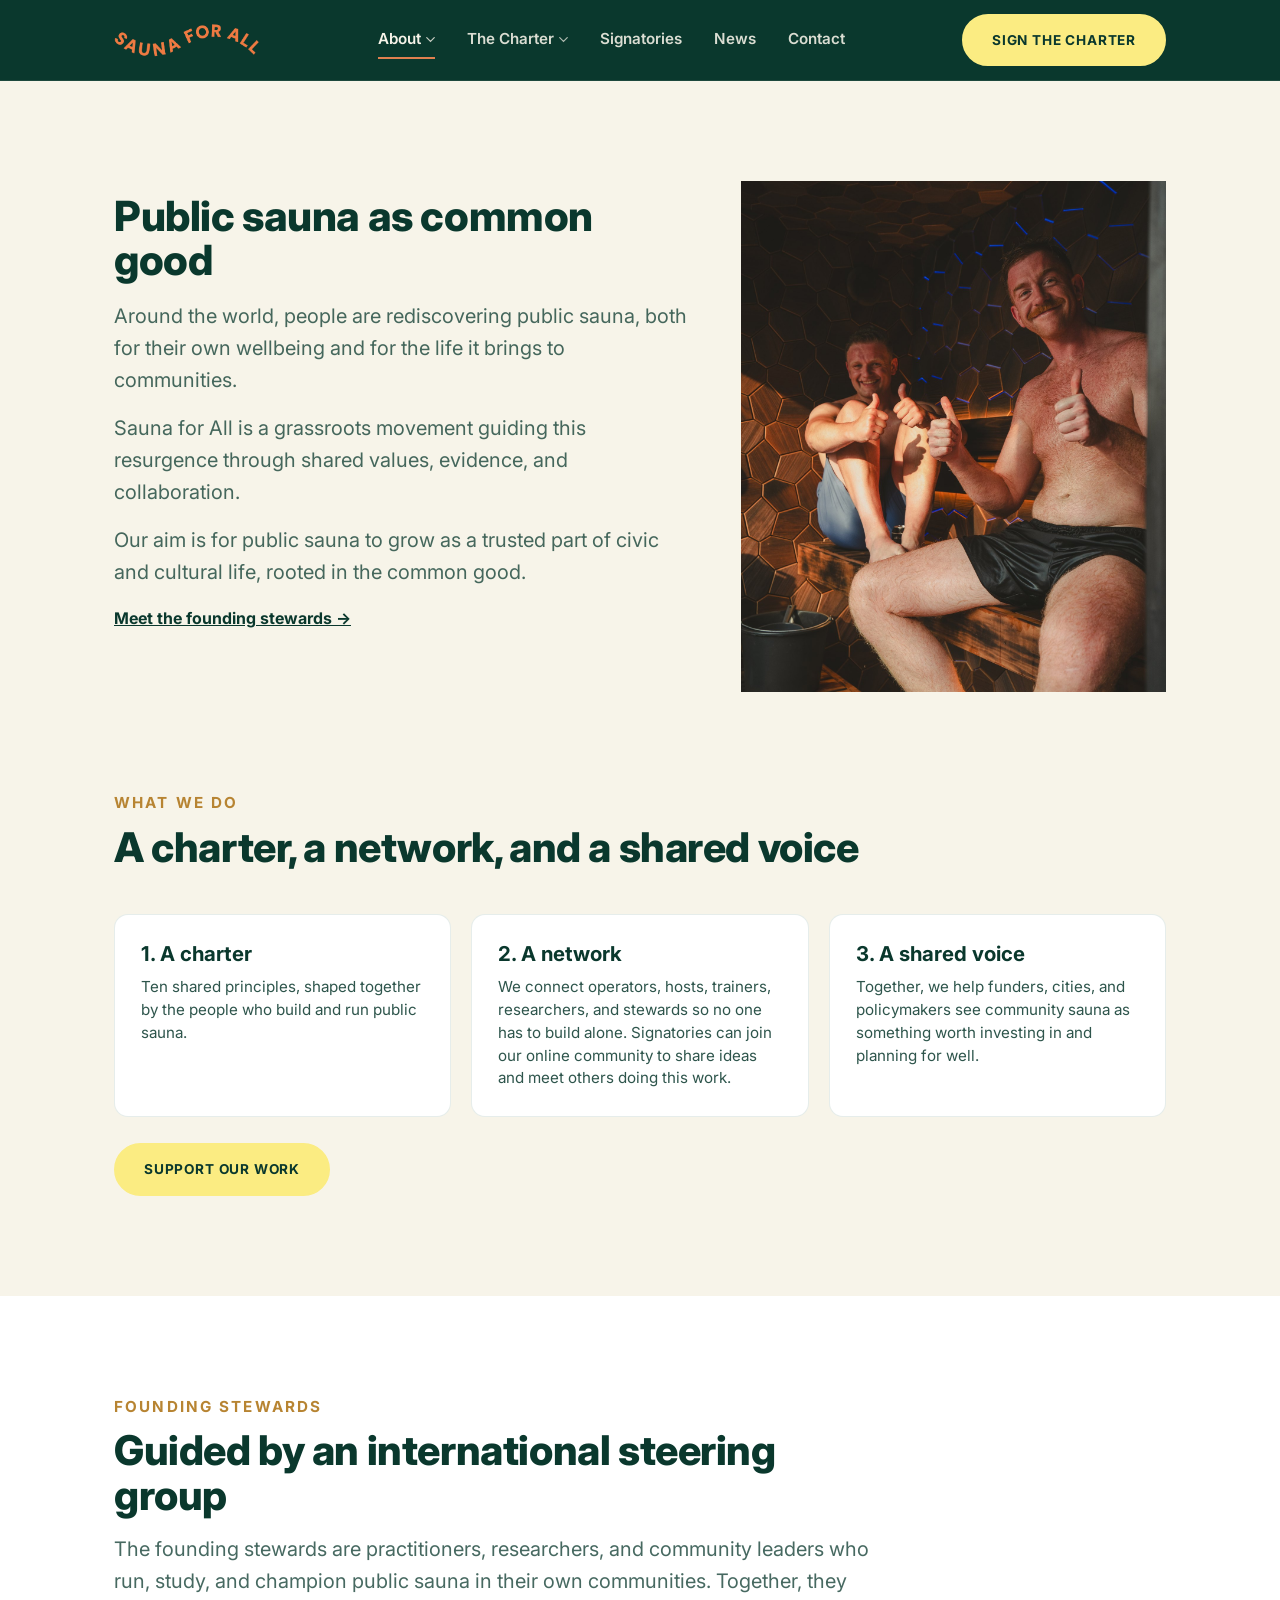
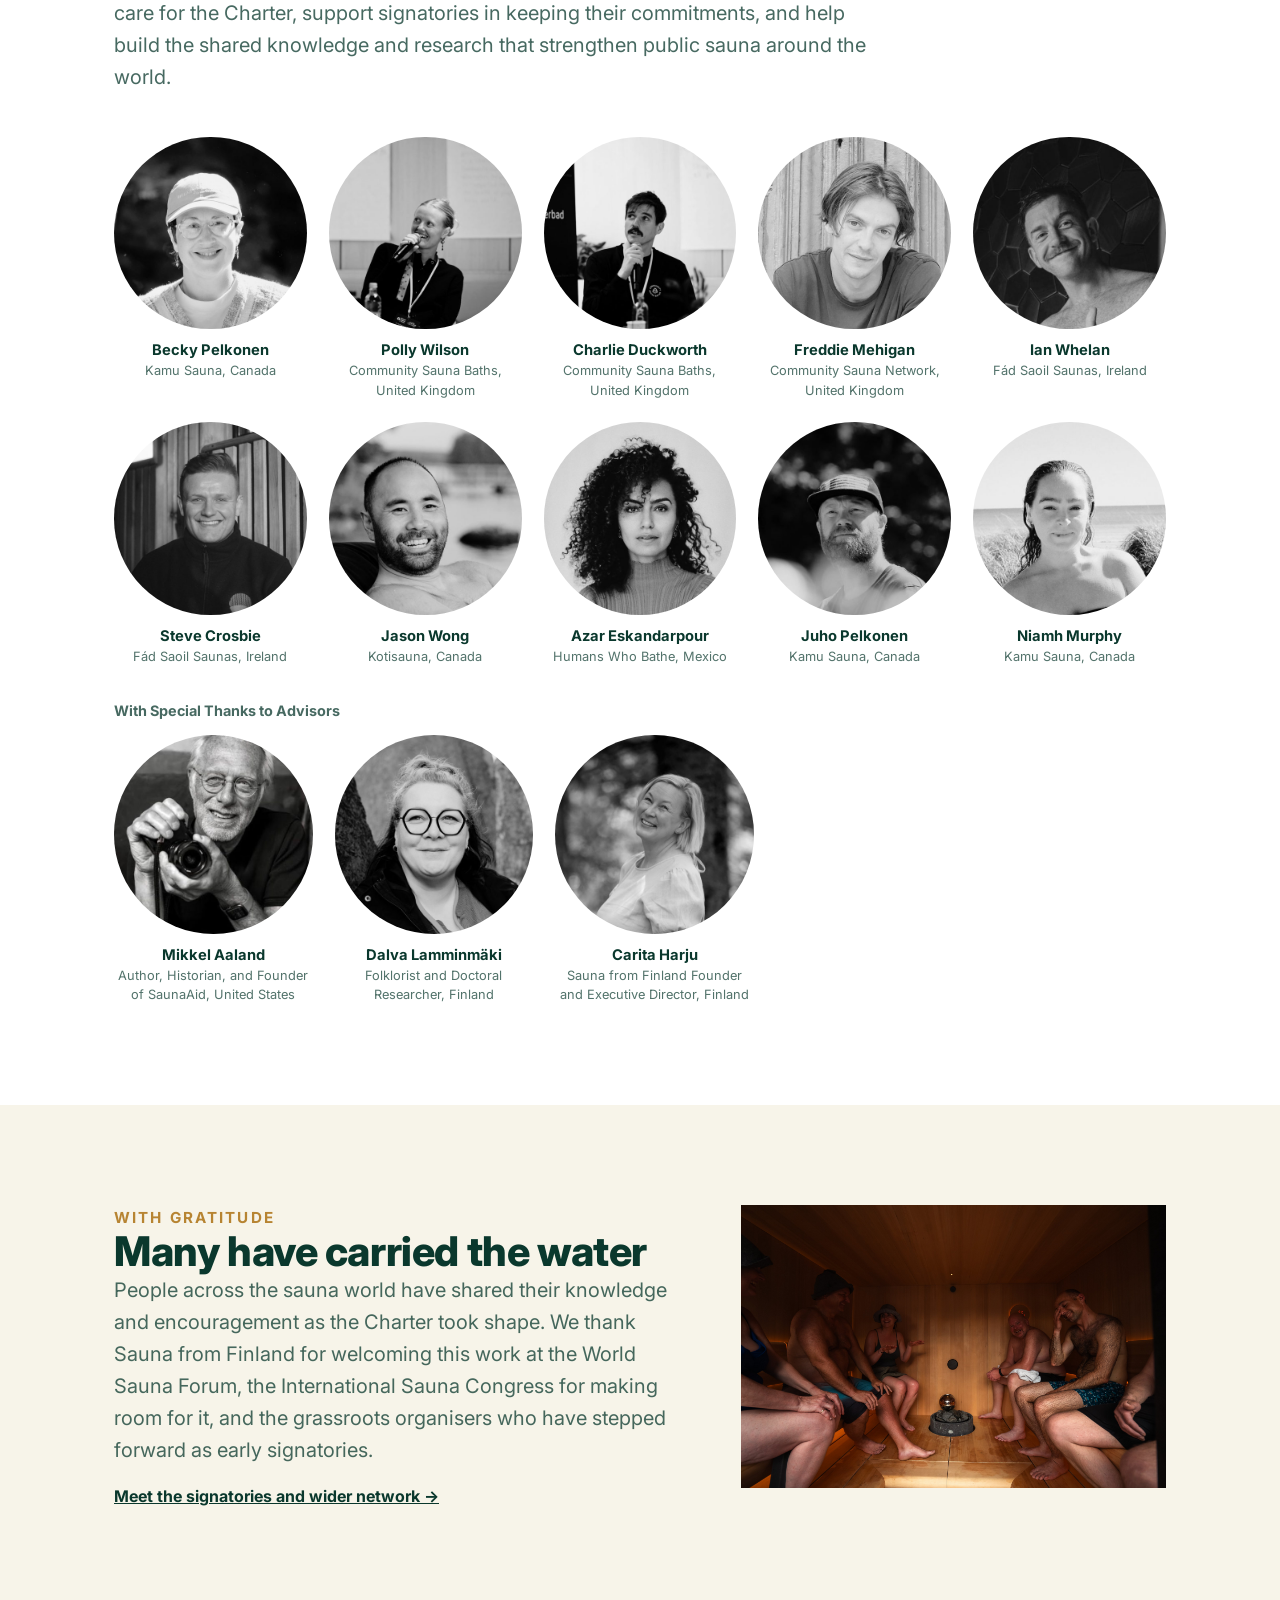
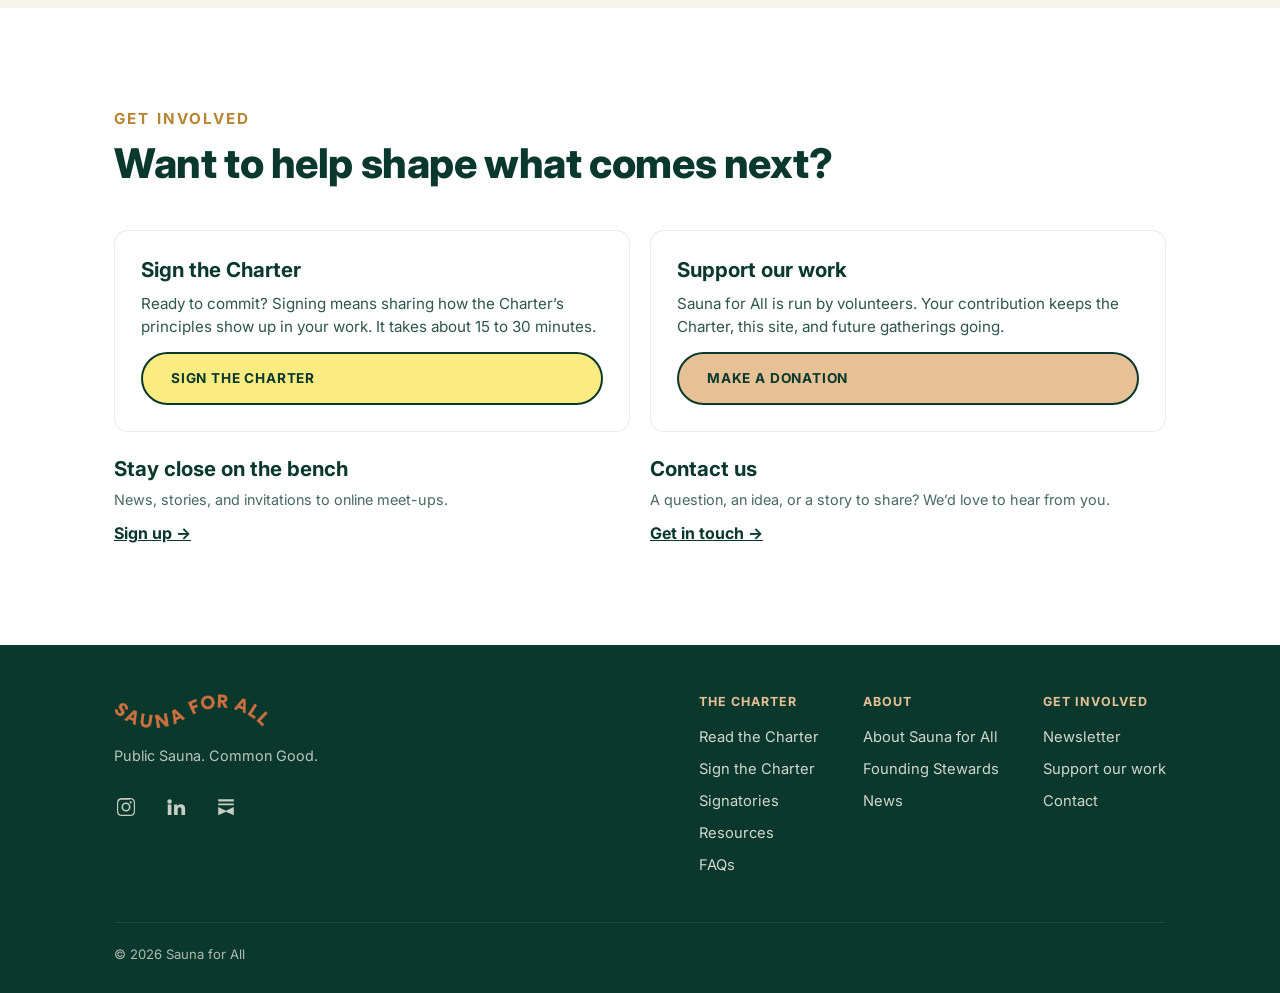
==== commit 9900ef4e: "revision 3" ====
--- a/about.html
+++ b/about.html
@@ -114,7 +114,7 @@
       <div>
         <h3>Stay close on the bench</h3>
         <p class="small muted" style="margin-top:8px;">News, stories, and invitations to online meet-ups.</p>
-        <a href="https://saunaforall.substack.com" style="display:inline-block; margin-top:10px; text-decoration:underline; font-weight:700;">Sign up &rarr;</a>
+        <a href="https://saunaforall.substack.com/subscribe" style="display:inline-block; margin-top:10px; text-decoration:underline; font-weight:700;">Sign up &rarr;</a>
       </div>
       <div>
         <h3>Contact us</h3>
@@ -131,6 +131,7 @@
       <div class="footer-col" style="max-width:340px;">
         <a href="/" aria-label="Sauna for All, home"><img src="/images/logo/sauna-for-all-orange.png" alt="" style="height:36px; width:auto;"></a>
         <p class="small" style="margin-top:16px; opacity:0.75;">Public Sauna. Common Good.</p>
+        <div class="social-links"><a href="https://www.instagram.com/sauna_for_all/" target="_blank" rel="noopener" aria-label="Sauna for All on Instagram" title="Instagram"><svg viewBox="0 0 24 24" aria-hidden="true" focusable="false"><path d="M12 2.2c3.2 0 3.6 0 4.85.07 1.17.05 1.8.25 2.23.41.56.22.96.48 1.38.9.42.42.68.82.9 1.38.16.42.36 1.06.41 2.23.06 1.25.07 1.65.07 4.85s0 3.6-.07 4.85c-.05 1.17-.25 1.8-.41 2.23-.22.56-.48.96-.9 1.38-.42.42-.82.68-1.38.9-.42.16-1.06.36-2.23.41-1.25.06-1.65.07-4.85.07s-3.6 0-4.85-.07c-1.17-.05-1.8-.25-2.23-.41a3.8 3.8 0 0 1-1.38-.9 3.8 3.8 0 0 1-.9-1.38c-.16-.42-.36-1.06-.41-2.23C2.21 15.6 2.2 15.2 2.2 12s0-3.6.07-4.85c.05-1.17.25-1.8.41-2.23.22-.56.48-.96.9-1.38.42-.42.82-.68 1.38-.9.42-.16 1.06-.36 2.23-.41C8.44 2.21 8.84 2.2 12 2.2Zm0 1.8c-3.14 0-3.5.01-4.74.07-.9.04-1.38.19-1.7.31-.43.17-.73.37-1.05.69-.32.32-.52.62-.69 1.05-.12.32-.27.8-.31 1.7C3.45 8.5 3.44 8.86 3.44 12s.01 3.5.07 4.74c.4.9.19 1.38.31 1.7.17.43.37.73.69 1.05.32.32.62.52 1.05.69.32.12.8.27 1.7.31 1.24.06 1.6.07 4.74.07s3.5-.01 4.74-.07c.9-.04 1.38-.19 1.7-.31.43-.17.73-.37 1.05-.69.32-.32.52-.62.69-1.05.12-.32.27-.8.31-1.7.06-1.24.07-1.6.07-4.74s-.01-3.5-.07-4.74c-.04-.9-.19-1.38-.31-1.7a2.8 2.8 0 0 0-.69-1.05 2.8 2.8 0 0 0-1.05-.69c-.32-.12-.8-.27-1.7-.31C15.5 4.01 15.14 4 12 4Zm0 3.06a4.94 4.94 0 1 1 0 9.88 4.94 4.94 0 0 1 0-9.88Zm0 1.8a3.14 3.14 0 1 0 0 6.28 3.14 3.14 0 0 0 0-6.28Zm5.14-.72a1.15 1.15 0 1 1 0-2.3 1.15 1.15 0 0 1 0 2.3Z"/></svg></a><a href="https://www.linkedin.com/company/sauna-for-all/" target="_blank" rel="noopener" aria-label="Sauna for All on LinkedIn" title="LinkedIn"><svg viewBox="0 0 24 24" aria-hidden="true" focusable="false"><path d="M4.98 3.5a2.5 2.5 0 1 1 0 5 2.5 2.5 0 0 1 0-5ZM3 9.25h4v11.5H3V9.25Zm6.5 0h3.83v1.57h.06c.53-.95 1.84-1.95 3.78-1.95 4.04 0 4.79 2.5 4.79 5.76v6.12h-4v-5.43c0-1.3-.03-2.96-1.9-2.96-1.9 0-2.19 1.4-2.19 2.86v5.53h-4V9.25Z"/></svg></a><a href="https://saunaforall.substack.com/" target="_blank" rel="noopener" aria-label="Sauna for All on Substack" title="Substack"><svg viewBox="0 0 24 24" aria-hidden="true" focusable="false"><path d="M3.5 3.5h17v2.6h-17V3.5Zm0 4.55h17V10h-17V8.05Zm0 4.06L12 16.2l8.5-4.09V21L12 17.2 3.5 21v-8.89Z"/></svg></a></div>
       </div>
       <div class="footer-links">
         <div class="footer-col">
--- a/css/style.css
+++ b/css/style.css
@@ -457,7 +457,7 @@
 }
 .principle-item:hover{ transform: translateY(-2px); }
 .principle-item:hover .name{ text-decoration: underline; }
-.icon-plain{ width:62px; height:62px; flex-shrink:0; }
+.icon-plain{ width:74px; height:74px; flex-shrink:0; }
 .icon-plain svg{ width:100%; height:100%; }
 .icon-plain img{ width:100%; height:100%; object-fit:contain; }
 .principle-item-text{ display:flex; flex-direction:column; gap:2px; min-width:0; }
@@ -752,7 +752,18 @@
 .faq-item .faq-answer li:last-child{ margin-bottom:0; }
 
 /* ---------- News cards ---------- */
-.news-card{ background: var(--white); border:1px solid rgba(15,77,59,0.12); border-radius: var(--radius-md); overflow:hidden; }
+.news-card{
+  background: var(--white); border:1px solid rgba(15,77,59,0.12);
+  border-radius: var(--radius-md); overflow:hidden;
+  display:flex; flex-direction:column; color:inherit; text-decoration:none;
+  transition: border-color .15s ease, transform .15s ease;
+}
+/* The whole card is the link, so give it a visible hover and focus state. */
+.news-card:hover{ border-color: rgba(15,77,59,0.35); transform: translateY(-2px); }
+.news-card:focus-visible{ outline:3px solid var(--orange); outline-offset:2px; }
+.news-card-body{ display:flex; flex-direction:column; flex:1 0 auto; }
+.news-card-more{ margin-top:auto; padding-top:12px; font-weight:700; text-decoration:underline; font-size:0.9rem; }
+@media (prefers-reduced-motion: reduce){ .news-card{ transition:none; } .news-card:hover{ transform:none; } }
 .news-card .placeholder-img{ border-radius:0; aspect-ratio: 16/10; }
 .news-card .cover{ display:block; width:100%; aspect-ratio:16/10; object-fit:cover; }
 .news-card-body{ padding: 20px; }
@@ -782,6 +793,19 @@
 .footer-col h4{ font-size:0.78rem; text-transform:uppercase; letter-spacing:0.08em; color: var(--tan); margin-bottom:14px; }
 .footer-col a{ display:block; font-size:0.92rem; opacity:0.85; margin-bottom:10px; }
 .footer-col a:hover{ opacity:1; text-decoration:underline; }
+
+/* Social icons (footer). Sized to a 44px touch target so they're comfortable
+   on a phone, with the glyph itself smaller inside. */
+.social-links{ display:flex; gap:6px; margin-top:18px; margin-left:-10px; }
+.social-links a{
+  display:inline-flex; align-items:center; justify-content:center;
+  width:44px; height:44px; border-radius:50%;
+  color: var(--cream); opacity:0.8; margin:0;
+  transition: opacity var(--transition), background var(--transition);
+}
+.social-links a:hover{ opacity:1; background: rgba(255,255,255,0.10); text-decoration:none; }
+.social-links a:focus-visible{ outline:3px solid var(--orange); outline-offset:2px; }
+.social-links svg{ width:22px; height:22px; fill: currentColor; }
 .footer-bottom{ display:flex; justify-content:space-between; align-items:center; flex-wrap:wrap; gap:12px; padding-top:22px; border-top:1px solid rgba(255,255,255,0.12); font-size:0.82rem; opacity:0.7; }
 
 /* ---------- Utility ---------- */
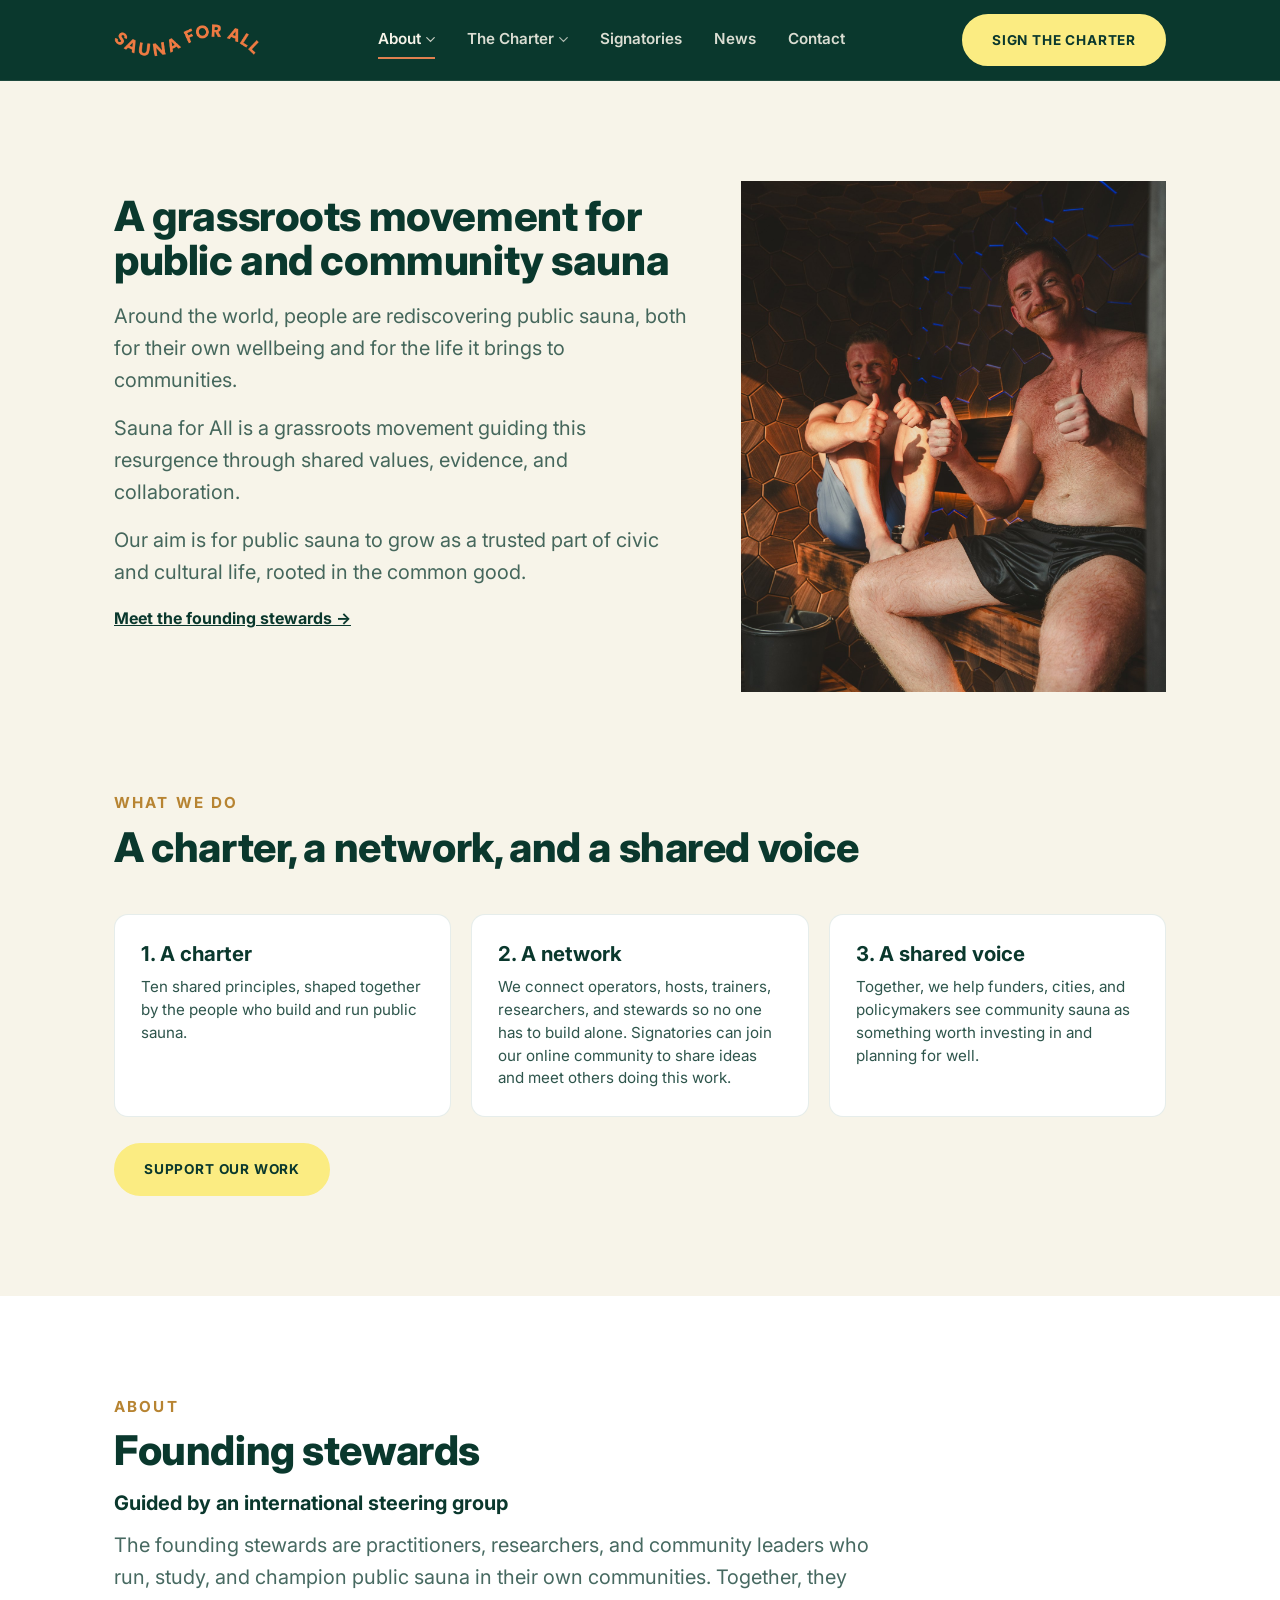
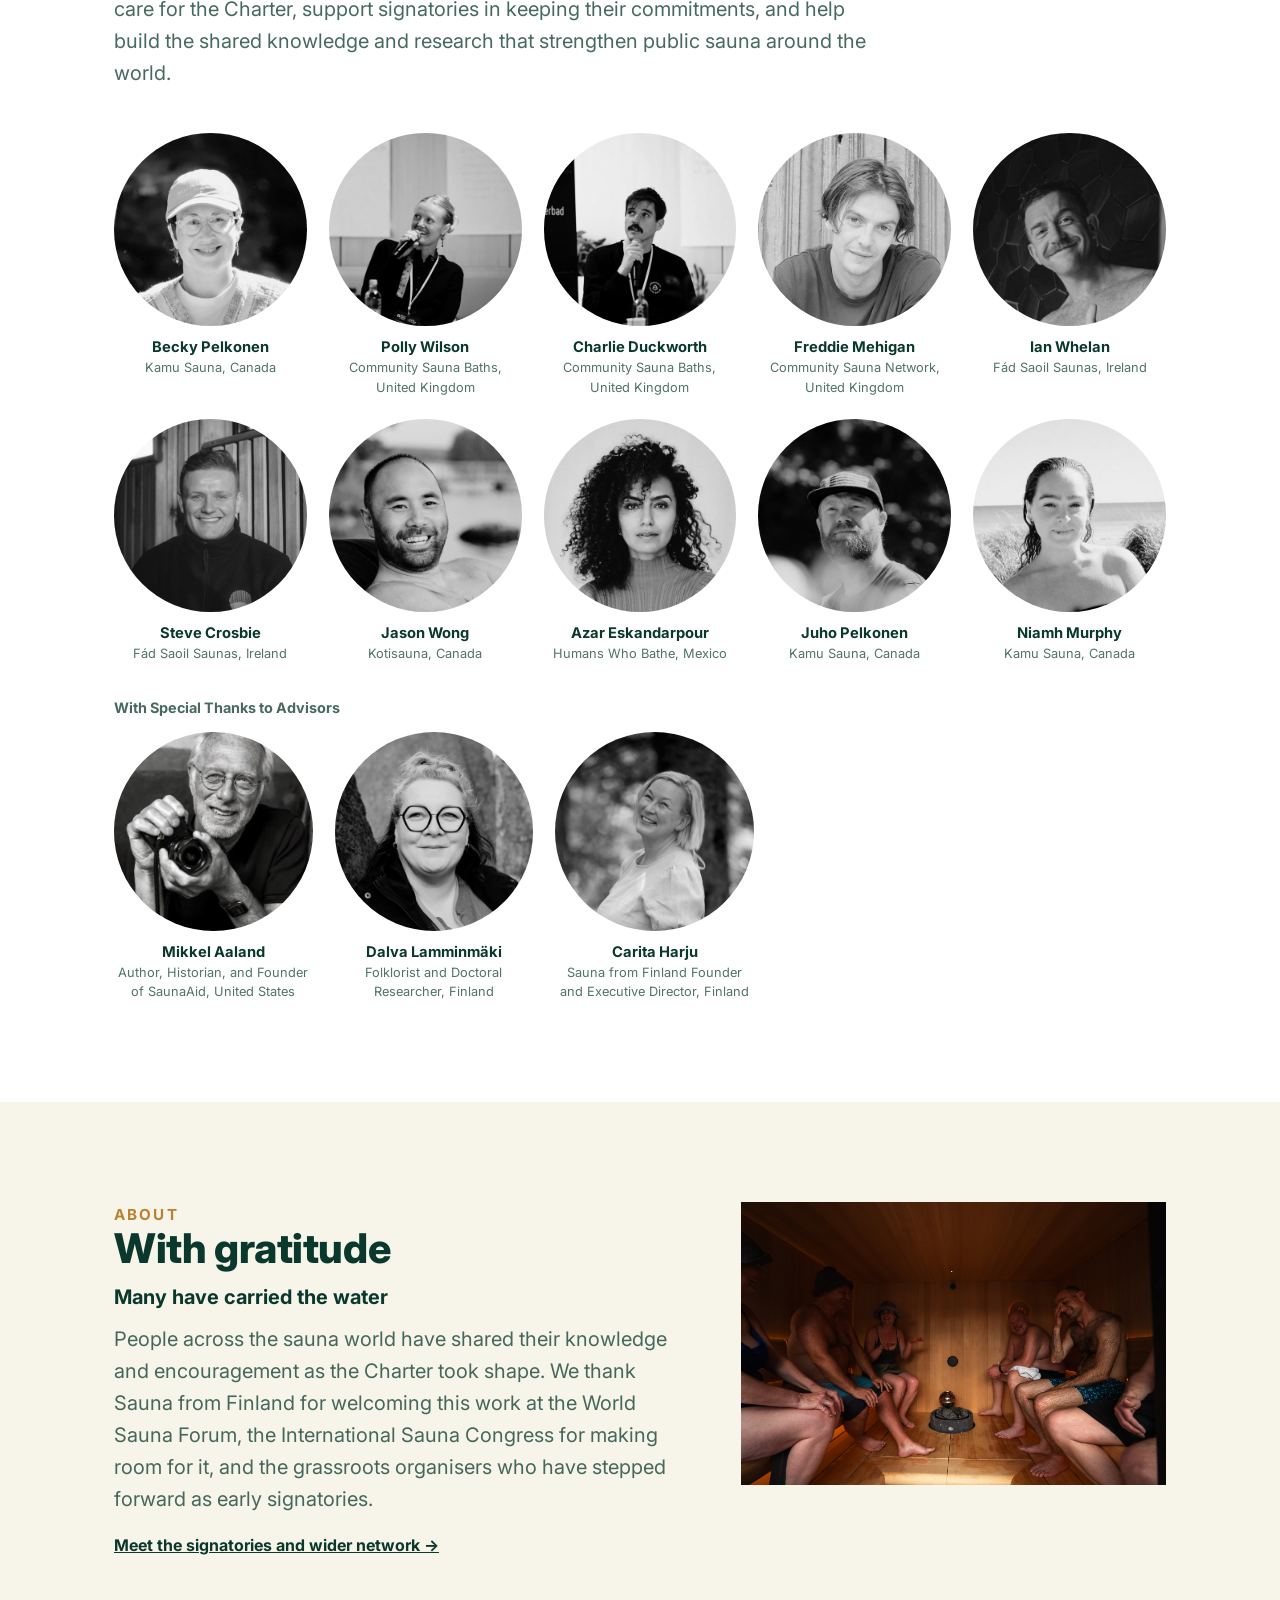
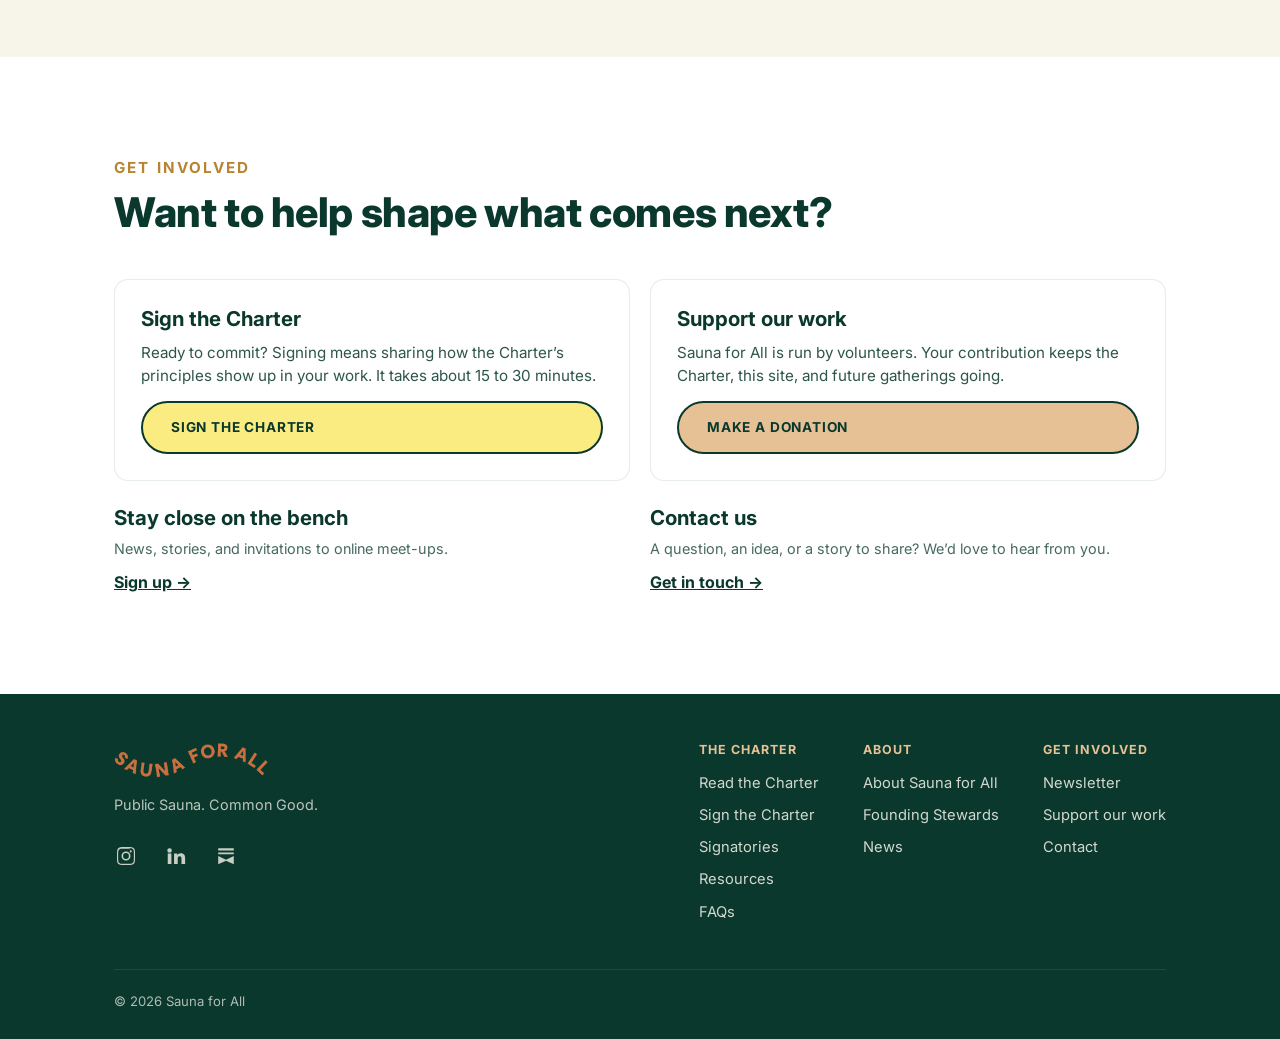
==== commit 5c9eede5: "SEO: titles, canonicals, share cards, schema, robots and sitemap" ====
--- a/about.html
+++ b/about.html
@@ -3,8 +3,24 @@
 <head>
 <meta charset="UTF-8">
 <meta name="viewport" content="width=device-width, initial-scale=1.0">
-<title>About | Sauna for All</title>
-<meta name="description" content="Sauna for All is a grassroots movement guiding public sauna-bathing as common good, and the founding stewards behind it.">
+<title>About Sauna for All | A Community Sauna Movement</title>
+<meta name="description" content="Volunteer-run and guided by community sauna practitioners in Canada, the UK, Ireland and Mexico. Our story, our founding stewards, our thanks.">
+<link rel="canonical" href="https://sauna-for-all.tiny-block-645d.workers.dev/about">
+<meta name="robots" content="index, follow">
+<meta property="og:site_name" content="Sauna for All">
+<meta property="og:type" content="website">
+<meta property="og:title" content="About Sauna for All | A Community Sauna Movement">
+<meta property="og:description" content="Volunteer-run and guided by community sauna practitioners in Canada, the UK, Ireland and Mexico. Our story, our founding stewards, our thanks.">
+<meta property="og:url" content="https://sauna-for-all.tiny-block-645d.workers.dev/about">
+<meta property="og:image" content="https://sauna-for-all.tiny-block-645d.workers.dev/images/photos/sauna-for-all-2026-13.jpg">
+<meta property="og:locale" content="en_CA">
+<meta name="twitter:card" content="summary_large_image">
+<meta name="twitter:title" content="About Sauna for All | A Community Sauna Movement">
+<meta name="twitter:description" content="Volunteer-run and guided by community sauna practitioners in Canada, the UK, Ireland and Mexico. Our story, our founding stewards, our thanks.">
+<meta name="twitter:image" content="https://sauna-for-all.tiny-block-645d.workers.dev/images/photos/sauna-for-all-2026-13.jpg">
+<link rel="icon" href="/images/logo/sauna-for-all-orange.png" type="image/png">
+<link rel="apple-touch-icon" href="/images/logo/sauna-for-all-orange.png">
+
 <link rel="stylesheet" href="css/style.css">
 </head>
 <body class="">
@@ -40,7 +56,7 @@
 <section class="section bg-cream" style="padding-bottom:0;" id="story">
   <div class="container two-col">
     <div>
-      <h1 style="font-size:clamp(2rem,4vw,2.6rem); margin:14px 0 18px;">Public sauna as common good</h1>
+      <h1 style="font-size:clamp(2rem,4vw,2.6rem); margin:14px 0 18px;">A grassroots movement for public and community sauna</h1>
       <p class="lede muted" style="max-width:52ch;">Around the world, people are rediscovering public sauna, both for their own wellbeing and for the life it brings to communities.</p>
       <p class="lede muted" style="max-width:52ch; margin-top:16px;">Sauna for All is a grassroots movement guiding this resurgence through shared values, evidence, and collaboration.</p>
       <p class="lede muted" style="max-width:52ch; margin-top:16px;">Our aim is for public sauna to grow as a trusted part of civic and cultural life, rooted in the common good.</p>
@@ -68,9 +84,10 @@
 <section class="section bg-white" id="stewards">
   <div class="container">
     <div class="section-head">
-      <span class="eyebrow">Founding Stewards</span>
-      <h2>Guided by an international steering group</h2>
-      <p class="lede muted">The founding stewards are practitioners, researchers, and community leaders who run, study, and champion public sauna in their own communities. Together, they care for the Charter, support signatories in keeping their commitments, and help build the shared knowledge and research that strengthen public sauna around the world.</p>
+      <span class="eyebrow">About</span>
+      <h2>Founding stewards</h2>
+      <p class="lede" style="font-weight:700; margin-top:10px;">Guided by an international steering group</p>
+      <p class="lede muted" style="margin-top:10px;">The founding stewards are practitioners, researchers, and community leaders who run, study, and champion public sauna in their own communities. Together, they care for the Charter, support signatories in keeping their commitments, and help build the shared knowledge and research that strengthen public sauna around the world.</p>
     </div>
     <div class="people-grid"><div class="person"><div class="avatar"><img src="/images/headshots/becky-pelkonen.jpg" alt="Becky Pelkonen" loading="lazy"></div><div class="name">Becky Pelkonen</div><div class="role">Kamu Sauna, Canada</div></div><div class="person"><div class="avatar"><img src="/images/headshots/polly-wilson.jpg" alt="Polly Wilson" loading="lazy"></div><div class="name">Polly Wilson</div><div class="role">Community Sauna Baths, United Kingdom</div></div><div class="person"><div class="avatar"><img src="/images/headshots/charlie-duckworth.jpg" alt="Charlie Duckworth" loading="lazy"></div><div class="name">Charlie Duckworth</div><div class="role">Community Sauna Baths, United Kingdom</div></div><div class="person"><div class="avatar"><img src="/images/headshots/freddie-mehigan.jpg" alt="Freddie Mehigan" loading="lazy"></div><div class="name">Freddie Mehigan</div><div class="role">Community Sauna Network, United Kingdom</div></div><div class="person"><div class="avatar"><img src="/images/headshots/ian-whelan.jpg" alt="Ian Whelan" loading="lazy"></div><div class="name">Ian Whelan</div><div class="role">Fád Saoil Saunas, Ireland</div></div><div class="person"><div class="avatar"><img src="/images/headshots/steve-crosbie.jpg" alt="Steve Crosbie" loading="lazy"></div><div class="name">Steve Crosbie</div><div class="role">Fád Saoil Saunas, Ireland</div></div><div class="person"><div class="avatar"><img src="/images/headshots/jason-wong.jpg" alt="Jason Wong" loading="lazy"></div><div class="name">Jason Wong</div><div class="role">Kotisauna, Canada</div></div><div class="person"><div class="avatar"><img src="/images/headshots/azar-eskandarpour.jpg" alt="Azar Eskandarpour" loading="lazy"></div><div class="name">Azar Eskandarpour</div><div class="role">Humans Who Bathe, Mexico</div></div><div class="person"><div class="avatar"><img src="/images/headshots/juho-pelkonen.jpg" alt="Juho Pelkonen" loading="lazy"></div><div class="name">Juho Pelkonen</div><div class="role">Kamu Sauna, Canada</div></div><div class="person"><div class="avatar"><img src="/images/headshots/niamh-murphy.jpg" alt="Niamh Murphy" loading="lazy"></div><div class="name">Niamh Murphy</div><div class="role">Kamu Sauna, Canada</div></div></div>
     <p class="small muted" style="margin-top:34px; font-weight:700;">With Special Thanks to Advisors</p>
@@ -81,9 +98,10 @@
 <section class="section bg-cream" id="gratitude">
   <div class="container two-col">
     <div>
-      <span class="eyebrow">With gratitude</span>
-      <h2>Many have carried the water</h2>
-      <p class="lede muted">People across the sauna world have shared their knowledge and encouragement as the Charter took shape. We thank Sauna from Finland for welcoming this work at the World Sauna Forum, the International Sauna Congress for making room for it, and the grassroots organisers who have stepped forward as early signatories.</p>
+      <span class="eyebrow">About</span>
+      <h2>With gratitude</h2>
+      <p class="lede" style="font-weight:700; margin-top:10px;">Many have carried the water</p>
+      <p class="lede muted" style="margin-top:10px;">People across the sauna world have shared their knowledge and encouragement as the Charter took shape. We thank Sauna from Finland for welcoming this work at the World Sauna Forum, the International Sauna Congress for making room for it, and the grassroots organisers who have stepped forward as early signatories.</p>
       <a href="/signatories" style="display:inline-block; margin-top:18px; text-decoration:underline; font-weight:700;">Meet the signatories and wider network &rarr;</a>
     </div>
     <div>
@@ -135,7 +153,7 @@
       </div>
       <div class="footer-links">
         <div class="footer-col">
-          <h4>The Charter</h4>
+          <h2 class="footer-heading">The Charter</h2>
           <a href="/charter">Read the Charter</a>
           <a href="/signatories#sign">Sign the Charter</a>
           <a href="/signatories">Signatories</a>
@@ -143,13 +161,13 @@
           <a href="/faqs">FAQs</a>
         </div>
         <div class="footer-col">
-          <h4>About</h4>
+          <h2 class="footer-heading">About</h2>
           <a href="/about">About Sauna for All</a>
           <a href="/about#stewards">Founding Stewards</a>
           <a href="/news">News</a>
         </div>
         <div class="footer-col">
-          <h4>Get involved</h4>
+          <h2 class="footer-heading">Get involved</h2>
           <a href="https://saunaforall.substack.com">Newsletter</a>
           <a href="https://opencollective.com/sauna_for_all">Support our work</a>
           <a href="/contact">Contact</a>
--- a/css/style.css
+++ b/css/style.css
@@ -291,6 +291,14 @@
 }
 .hero-copy .eyebrow{ color: var(--yellow); margin-bottom: 18px; display:block; }
 .hero-copy h1{ color: var(--white); margin-bottom: 20px; }
+/* The hero H1 used to be the two-word wordmark, so it could carry the
+   largest type on the site. It now carries a full sentence for search, which
+   needs a smaller step and a sane measure or it swamps the hero. */
+.hero-copy h1.hero-wordmark{
+  font-size: clamp(1.9rem, 3.3vw, 2.8rem);
+  line-height: 1.1;
+  max-width: 21ch;
+}
 .hero-copy h1 em{ font-style: normal; color: var(--tan); }
 .hero-copy p{ color: rgba(247,244,233,0.9); max-width: 46ch; margin-bottom: 30px; }
 .hero-actions{ display:flex; gap:14px; flex-wrap:wrap; }
@@ -373,9 +381,10 @@
   display:flex;
   align-items:center;
   gap: 12px;
-  margin-bottom: 18px;
+  margin: 0 0 18px;
   font-weight: 800;
   font-size: 1.05rem;
+  line-height: 1.3;
 }
 .movement-title .bar{ width:6px; height:22px; border-radius:3px; background: var(--orange); display:inline-block; }
 .movement-title .tag{ text-transform:uppercase; letter-spacing:0.06em; }
@@ -699,6 +708,8 @@
 
 /* ---------- Signatory cards (Partners page) ---------- */
 .signatories-grid{ display:grid; grid-template-columns: repeat(auto-fill, minmax(260px,1fr)); gap: 20px; margin-top: 24px; }
+.signatories-more{ display:flex; justify-content:center; margin-top: 32px; }
+.signatories-more button[hidden]{ display:none; }
 .signatory-card{
   background: var(--white);
   border: 1px solid rgba(15,77,59,0.12);
@@ -708,8 +719,14 @@
   flex-direction:column;
   gap: 10px;
 }
-.signatory-card-top{ display:flex; align-items:flex-start; justify-content:space-between; gap:12px; flex-wrap:wrap; }
-.category-pills{ display:flex; flex-wrap:wrap; gap:6px; justify-content:flex-end; }
+/* Pills sit above the logo on every card, whatever their number or length.
+   They used to share a row with the logo and wrap only when they ran out of
+   space, which put them beside some cards, above others and below the rest. */
+.signatory-card-top{ display:flex; flex-direction:column; align-items:flex-start; gap:12px; }
+.category-pills{ display:flex; flex-wrap:wrap; gap:6px; justify-content:flex-start; }
+/* The name is an <h3> for search; the link inside keeps the visual weight,
+   so the heading itself stays neutral. */
+.signatory-name{ font-size:inherit; font-weight:inherit; line-height:1.3; margin:0; }
 .signatory-name-link{ font-weight:800; font-size:1.05rem; text-decoration:underline; text-underline-offset:2px; }
 .signatory-country{ font-size:0.85rem; opacity:0.65; font-weight:600; }
 .signatory-commitment{ font-size:0.92rem; opacity:0.85; font-style:italic; margin-top:4px; }
@@ -740,6 +757,12 @@
   font-weight:700; font-size:1.05rem;
 }
 .faq-item summary::-webkit-details-marker{ display:none; }
+/* The question is an <h2> for search engines; it should look like the plain
+   summary text it replaced, so it inherits everything from the summary. */
+.faq-item summary .faq-question{
+  font-size:inherit; font-weight:inherit; line-height:inherit;
+  letter-spacing:inherit; color:inherit; margin:0; display:inline;
+}
 .faq-item .faq-caret{ flex:none; width:13px; height:9px; transition: transform 0.2s ease; opacity:0.7; }
 .faq-item[open] .faq-caret{ transform: rotate(180deg); }
 .faq-item .faq-answer{ padding:0 0 24px; }
@@ -790,7 +813,7 @@
 .site-footer{ background: var(--green-dark); color: var(--cream); padding: 48px 0 28px; }
 .footer-grid{ display:flex; justify-content:space-between; flex-wrap:wrap; gap: 32px; margin-bottom: 36px; }
 .footer-links{ display:flex; gap: 44px; flex-wrap:wrap; }
-.footer-col h4{ font-size:0.78rem; text-transform:uppercase; letter-spacing:0.08em; color: var(--tan); margin-bottom:14px; }
+.footer-col h4, .footer-col .footer-heading{ font-size:0.78rem; font-weight:700; line-height:1.3; text-transform:uppercase; letter-spacing:0.08em; color: var(--tan); margin-bottom:14px; }
 .footer-col a{ display:block; font-size:0.92rem; opacity:0.85; margin-bottom:10px; }
 .footer-col a:hover{ opacity:1; text-decoration:underline; }
 
